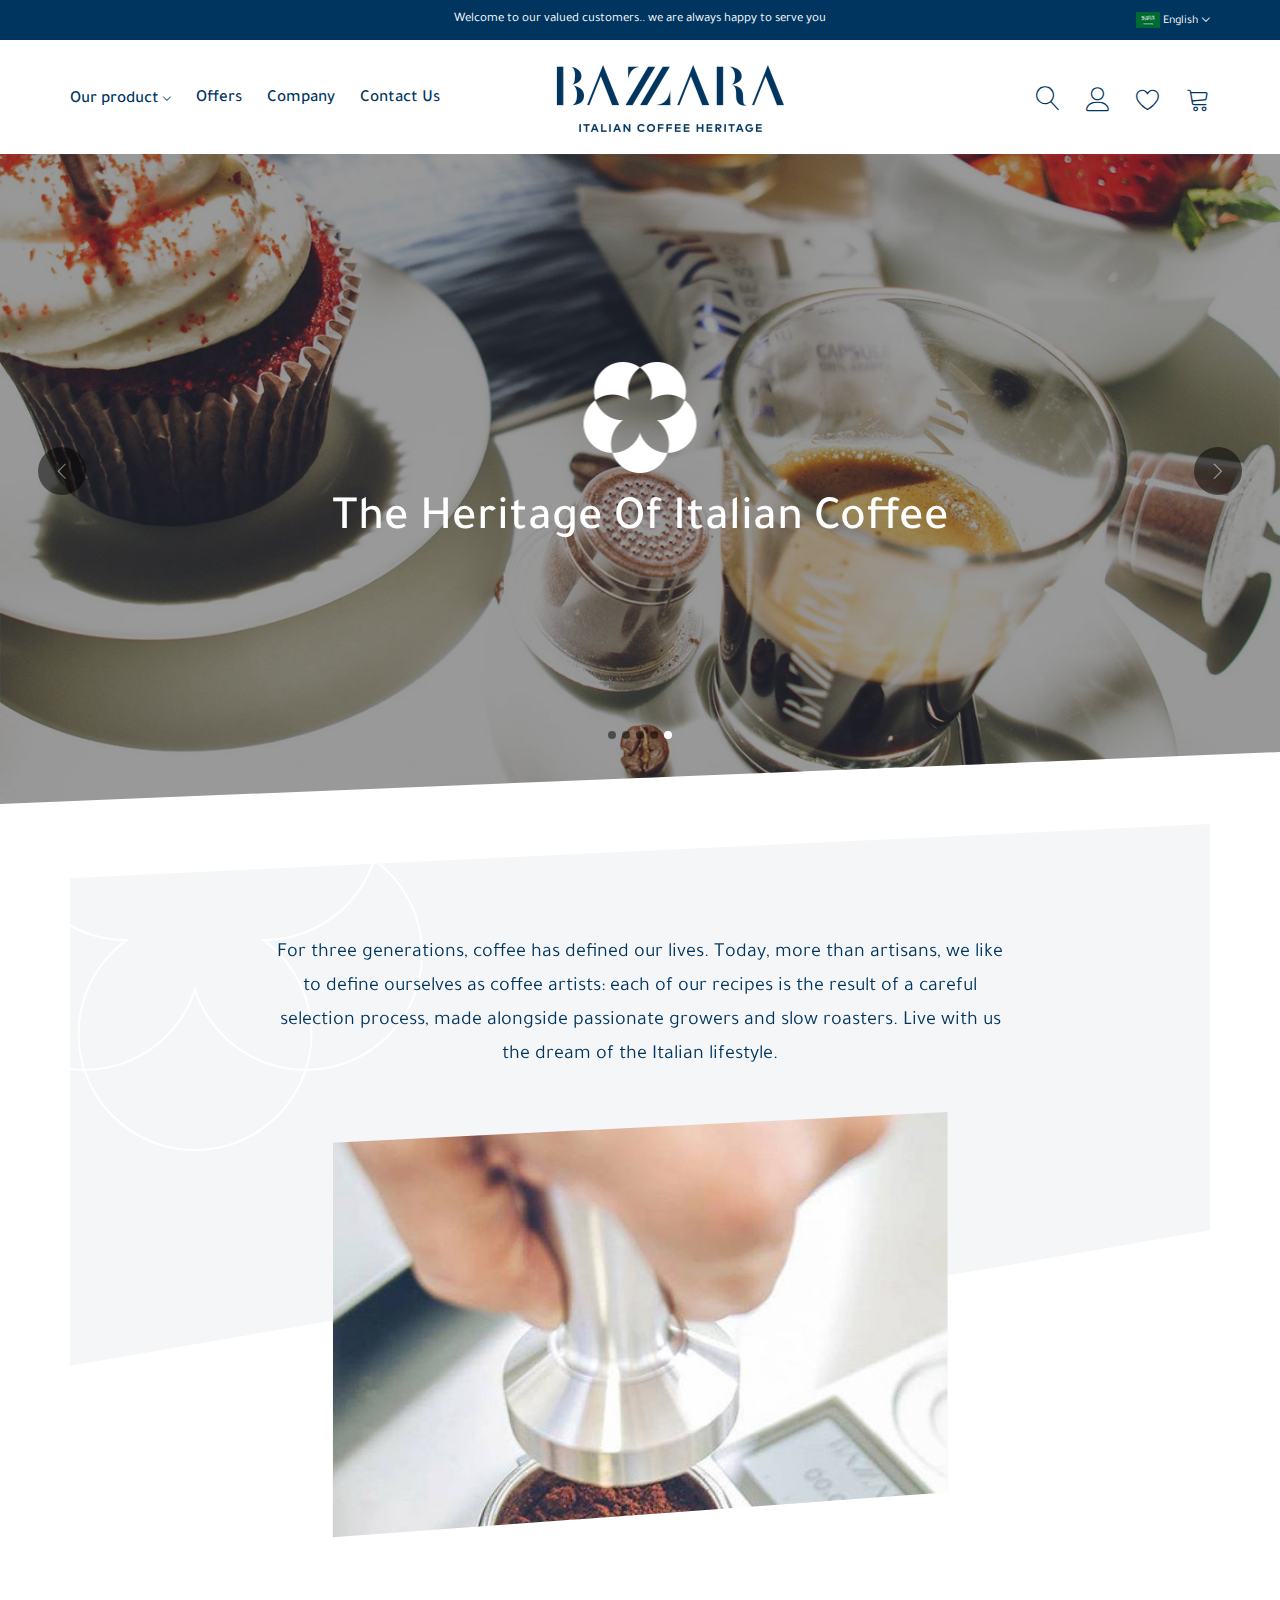
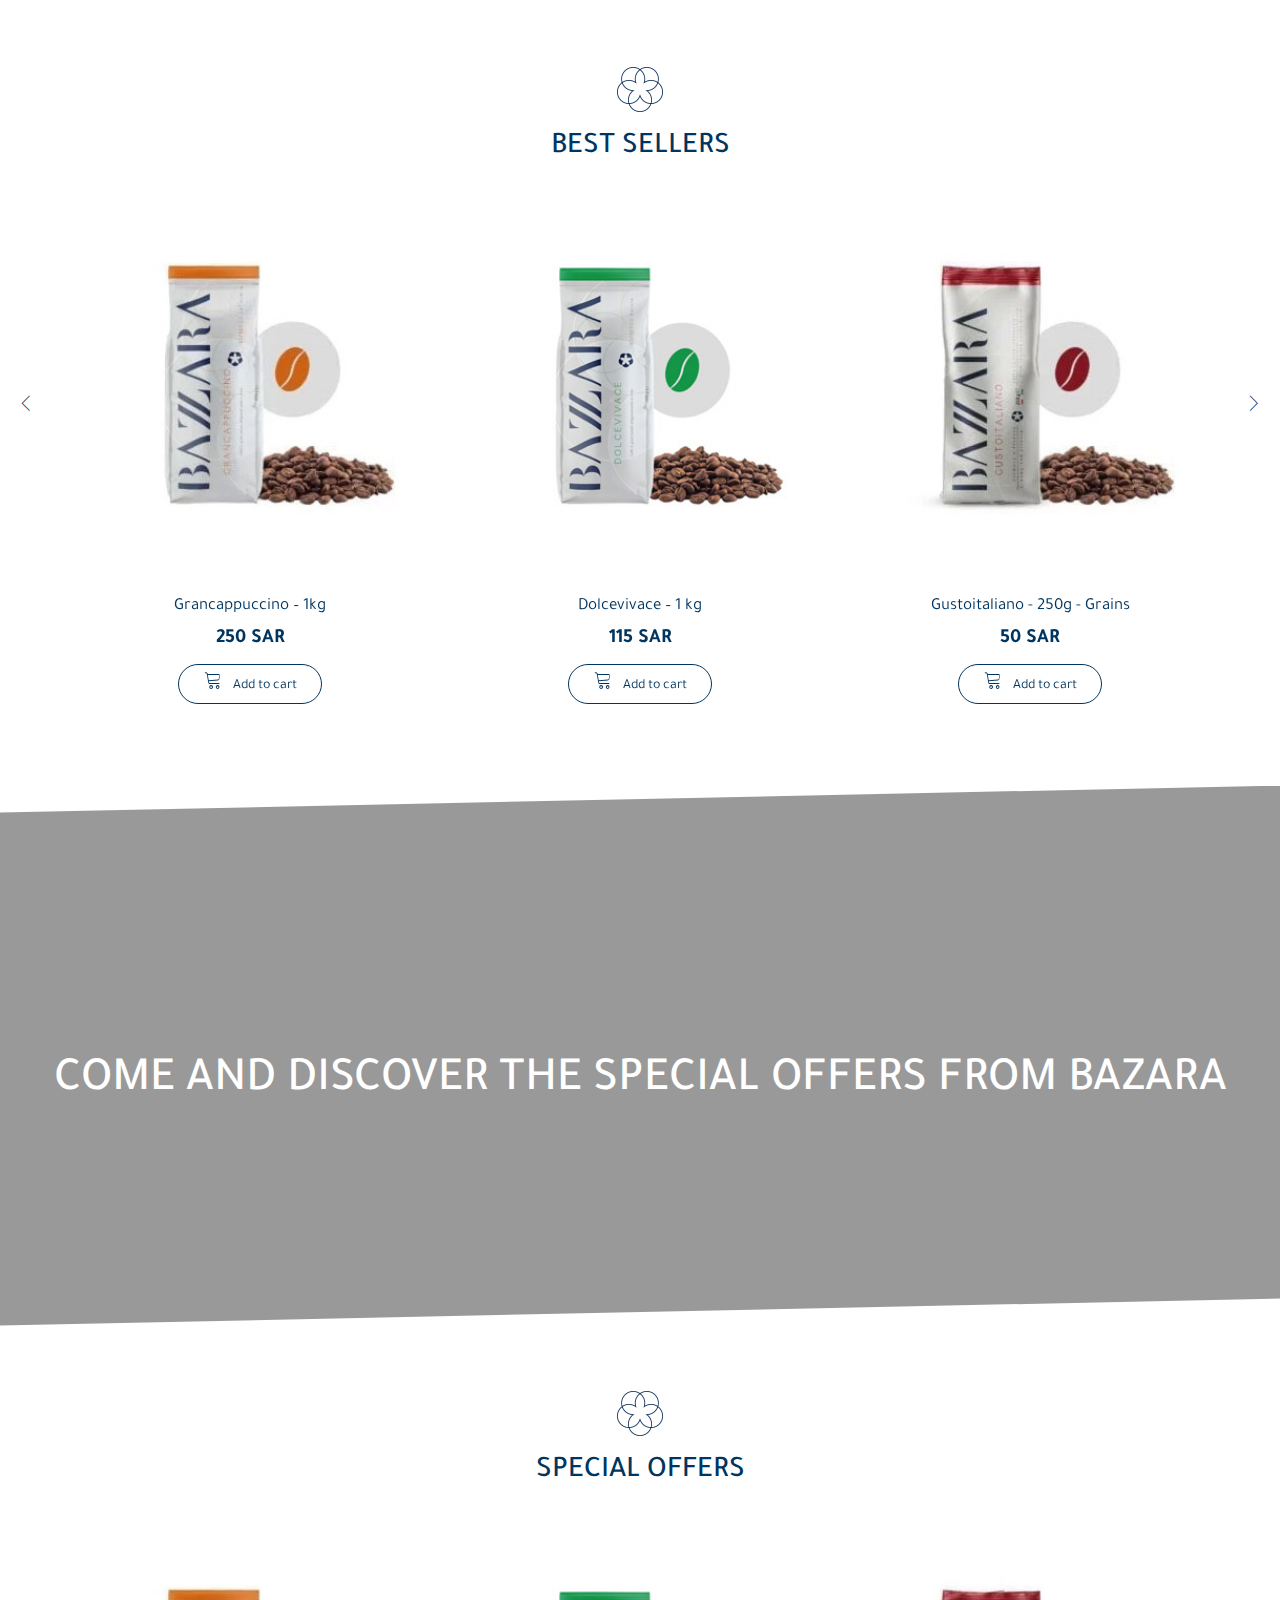
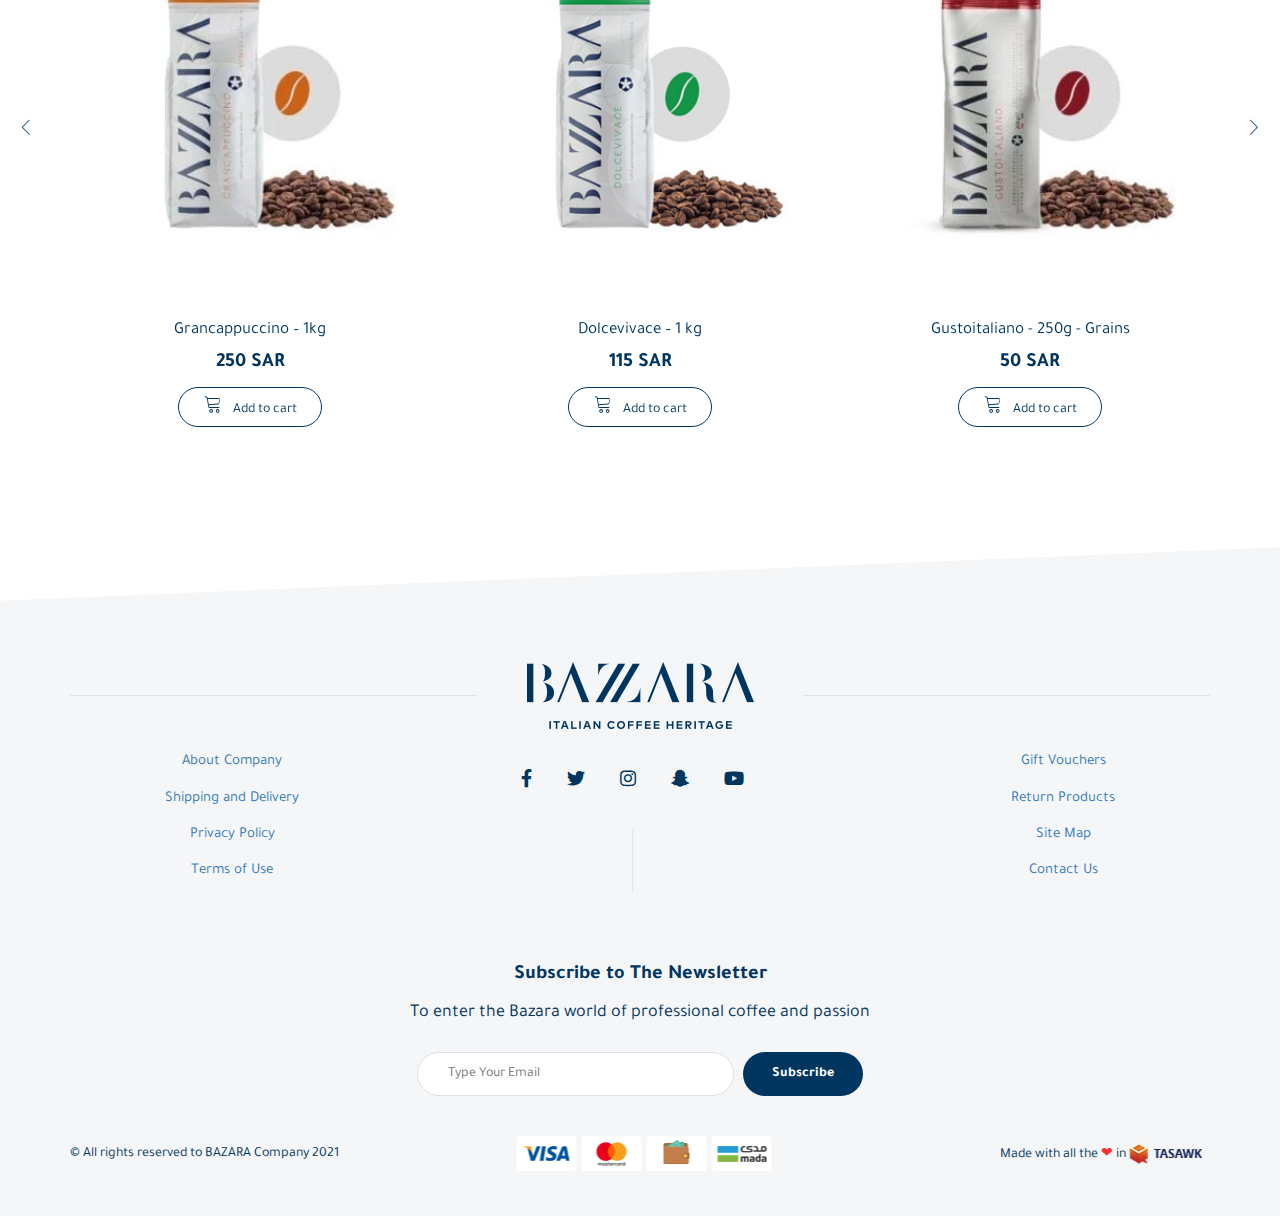
==== index.html @ 80c76052 "modify css" ====
<!doctype html>
<html lang="en" dir="ltr">

<head>
    <meta charset="utf-8">
    <meta http-equiv="X-UA-Compatible" content="IE=edge">
    <meta name="viewport" content="width=device-width, initial-scale=1">
    <title>BAZARA</title>
    <link rel="icon" href="images/fav.png" type="image/png">
    <link rel="stylesheet" href="css/all.min.css" />
    <link rel="stylesheet" href="css/fontawesome.min.css">
    <link rel="stylesheet" href="css/bootstrap.min.css" />
    <link rel="stylesheet" href="css/fonts.css">
    <link rel="stylesheet" href="css/animate.css">
    <link rel="stylesheet" href="css/Linearicons.css">
    <link rel="stylesheet" href="css/owl.carousel.min.css">
    <link rel="stylesheet" href="css/style.css">

</head>

<body>
    <!-- header section -->
    <header>
        <div class="first-header">
            <div class="container">
                <div class="header-info">
                    <div class="empty-div"></div>
                    <a href="#"><span class="first-span">Welcome to our valued customers.. we are always happy to serve you</span></a> 
                    <div class="lang-section">
                        <img src="images/lang.png" alt="lang-img">
                        <div class="dropdown">
                            <span class="lang-word chevron-down">English</span>
                            <div class="dropdown-content">
                                <a class="cat-drop" href="index.html">English</a>
                                <a class="cat-drop" href="index-ar.html">العربيه</a>
                            </div>
                        </div>
                    </div>
                </div>
            </div>
        </div>
        <div class="top-header">
            <div class="container">
                <div class="nav-header">
                    <div class="navgition">
                        <div class="nav-head">
                            <div class="first-head">
                                <div class="empty-div"></div>
                                <img src="images/logo.png" alt="img-logo">
                                <a class="fixall close-btn">
                                    <span class="lnr lnr-cross"></span>
                                </a>
                            </div>
                            <div class="search-mob">
                                <input type="text" class="search-input" placeholder="Search">
                                <button class="click-search"><span class="lnr lnr-magnifier"></span></button>
                            </div>
                        </div>
                        <ul class="big-menu list-unstyled">
                            <li class="cat-li hide-big">
                                <a class="cat-anchor fixall" href="#">
                                    Main
                                </a>
                            </li>
                            <li class="cat-li dropdown hide-big">
                                <a class="lang-word chevron-down cat-anchor">Account</a>
                                <div class="dropdown-content">
                                    <a class="cat-drop" href="#">Sign in</a>
                                    <a class="cat-drop" href="#">New Account</a>
                                </div>   
                            </li>
                            <li class="cat-li dropdown">
                                <a class="lang-word chevron-down cat-anchor">Our product</a>
                                <div class="dropdown-content">
                                    <a class="cat-drop" href="#">Moka Moka</a>
                                    <a class="cat-drop" href="#">Moka Moka</a>
                                    <a class="cat-drop" href="#">Moka Moka</a>
                                    <a class="cat-drop" href="#">Moka Moka</a>
                                </div>   
                            </li>
                            <li class="cat-li">
                                <a class="cat-anchor fixall" href="#">
                                    Offers
                                </a>
                            </li>
                            <li class="cat-li">
                                <a class="cat-anchor fixall" href="#">
                                    Company
                                </a>
                            </li>
                            <li class="cat-li">
                                <a class="cat-anchor fixall" href="#">
                                    Contact Us
                                </a>
                            </li>
                            <li class="cat-li">
                                <div class="lang-section">
                                    <img src="images/lang.png" alt="lang-img">
                                    <div class="dropdown">
                                        <span class="lang-word chevron-down">English</span>
                                        <div class="dropdown-content">
                                            <a class="cat-drop" href="index.html">English</a>
                                            <a class="cat-drop" href="index-ar.html">العربيه</a>
                                        </div>
                                    </div>
                                </div>
                            </li>  
                        </ul>
                    </div>
                    <div class="show-icons">
                        <a class="menu-bars fixall" id="menu-id" href="#!">
                            <span class="lnr lnr-menu"></span>
                        </a>
                        <div class="search-rool">
                            <div class="search">
                              <span class="search-icon open-search"></span>
                            </div>
                            <div class="search-box">
                              <div class="search-bar">
                                <input type="text" class="search-input" placeholder="Search">
                                <button class="click-search"><span class="lnr lnr-magnifier"></span></button>
                              </div>
                            </div>
                            <div class="menu">
                              <span class="menu-icon open-menu"></span>
                            </div>
                        </div>
                    </div>
                    <figure class="img-logo">
                        <a href="#"><img src="images/logo.png" class="img-fluid"></a>
                    </figure>
                    <div class="header-icons">
                        <div class="search-rool">
                            <div class="search">
                              <span class="search-icon open-search"></span>
                            </div>
                            <div class="search-box">
                              <div class="search-bar">
                                <input type="text" class="search-input" placeholder="Search">
                                <button class="click-search"><span class="lnr lnr-magnifier"></span></button>
                              </div>
                            </div>
                            <div class="menu">
                              <span class="menu-icon open-menu"></span>
                            </div>
                        </div>
                        <div class="dropdown cat-anchor user-to">
                            <div class=" add-to">
                                <span class="lnr lnr-user"></span>
                            <div class="dropdown-content">
                                <a class="cat-drop" href="#">Sign in</a>
                                <a class="cat-drop" href="#">New Account</a>
                            </div>
                            </div>
                               
                        </div> 
                        <a role="button" type="button" title="" class="add-to wish-to">
                            <span class="lnr lnr-heart"></span>
                        </a>   
                        <a role="button" type="button" title="" class="add-to">
                            <span class="lnr lnr-cart"></span>
                        </a>
                    </div>
                </div>
            </div>
        </div> 
    </header>
    <!-- header section     -->
    <!-- main section -->
    <main class="main-slider">
        <div class="owl-carousel">
            <div class="main-item">
                <a href="#" class="slider-link"><img src="images/slider-img.jpg" class="back-img" class="main-img"></a>
                <div class="slider-info">
                    <a href="#">
                        <img src="images/slider-logo.png" class="slider-logo" alt="slider-logo">
                        <h2 class="slider-h">The heritage of Italian coffee</h2>
                    </a>
                </div>
            </div>
            <div class="main-item">
                <a href="#" class="slider-link"><img src="images/slider-img.jpg" class="back-img" class="main-img"></a>
                <div class="slider-info">
                    <a href="#">
                        <img src="images/slider-logo.png" class="slider-logo" alt="slider-logo">
                        <h2 class="slider-h">The heritage of Italian coffee</h2>
                    </a>
                </div>
            </div>
            <div class="main-item">
                <a href="#" class="slider-link"><img src="images/slider-img.jpg" class="back-img" class="main-img"></a>
                <div class="slider-info">
                    <a href="#">
                        <img src="images/slider-logo.png" class="slider-logo" alt="slider-logo">
                        <h2 class="slider-h">The heritage of Italian coffee</h2>
                    </a>
                </div>
            </div>
            <div class="main-item">
                <a href="#" class="slider-link"><img src="images/slider-img.jpg" class="back-img" class="main-img"></a>
                <div class="slider-info">
                    <a href="#">
                        <img src="images/slider-logo.png" class="slider-logo" alt="slider-logo">
                        <h2 class="slider-h">The heritage of Italian coffee</h2>
                    </a>
                </div>
            </div>
            <div class="main-item">
                <a href="#" class="slider-link"><img src="images/slider-img.jpg" class="back-img" class="main-img"></a>
                <div class="slider-info">
                    <a href="#">
                        <img src="images/slider-logo.png" class="slider-logo" alt="slider-logo">
                        <h2 class="slider-h">The heritage of Italian coffee</h2>
                    </a>
                </div>
            </div>
        </div>
    </main>
    <!-- main section -->
    <!-- section image-details -->
    <div class="section-details">
        <div class="container">
            <div class="details-box">
                <span class="details-span">
                    For three generations, coffee has defined our lives.
                     Today, more than artisans, we like to define ourselves as coffee artists: 
                     each of our recipes is the result of a careful selection process,
                      made alongside passionate growers and slow roasters.
                     Live with us the dream of the Italian lifestyle.
                </span>
                <div class="image-details">
                    <img src="images/coffe-img.jpg" class="thumbnailll" alt="image">
                </div>
            </div>
        </div>
    </div>
    <!-- section image-details -->
    <!-- section product slider 1-->
    <div class="product-slider">
        <div class="container">
          <div class="product-image"><img src="images/product-logo.png" alt="product-logo"></div>  
          <h3 class="product-head">best sellers</h3>
          <div class="owl-carousel owl-theme">
                <div class="item">
                    <div class="item-cont">
                        <div class="item-img-box">
                            <a href="#!"><img src="images/product-1.jpg" class="item-img"></a>
                        </div>
                        <div class="item-content">
                            <a class="item-name" href="#!">Gustoitaliano - 250g - Grains</a>
                            <div class="price-box">
                                <span class="first-price">50 SAR</span>
                            </div>
                        </div>
                        <div class="item-submit">
                            <button class="item-button">
                                <span class="lnr lnr-cart btn-cart"></span><span> Add to cart</span>
                            </button>
                        </div>
                    </div>
                </div>
                <div class="item">
                    <div class="item-cont">
                        <div class="item-img-box">
                            <a href="#!"><img src="images/product-2.jpg" class="item-img"></a>
                        </div>
                        <div class="item-content">
                            <a class="item-name" href="#!">Dolcevivace – 1 kg</a>
                            <div class="price-box">
                                <span class="first-price">115 SAR</span>
                            </div>
                        </div>
                        <div class="item-submit">
                            <button class="item-button">
                                <span class="lnr lnr-cart btn-cart"></span><span> Add to cart</span>
                            </button>
                        </div>
                    </div>
                </div>
                <div class="item">
                    <div class="item-cont">
                        <div class="item-img-box">
                            <a href="#!"><img src="images/product-3.jpg" class="item-img"></a>
                        </div>
                        <div class="item-content">
                            <a class="item-name" href="#!">Grancappuccino – 1kg</a>
                            <div class="price-box">
                                <span class="first-price">250 SAR</span>
                            </div>
                        </div>
                        <div class="item-submit">
                            <button class="item-button">
                                <span class="lnr lnr-cart btn-cart"></span><span> Add to cart</span>
                            </button>
                        </div>
                    </div>
                </div>
                <div class="item">
                    <div class="item-cont">
                        <div class="item-img-box">
                            <a href="#!"><img src="images/product-1.jpg" class="item-img"></a>
                        </div>
                        <div class="item-content">
                            <a class="item-name" href="#!">Gustoitaliano - 250g - Grains</a>
                            <div class="price-box">
                                <span class="first-price">250 SAR</span>
                            </div>
                        </div>
                        <div class="item-submit">
                            <button class="item-button">
                                <span class="lnr lnr-cart btn-cart"></span><span> Add to cart</span>
                            </button>
                        </div>
                    </div>
                </div>
          </div>
        </div>
    </div>
    <!-- section product slider 1-->
     
    <!-- big-image section -->
    <section>
        <div class="big-image">
            <a href="#"><h2 class="big-h">Come and discover the special offers from BAZARA</h2></a>
        </div>       
    </section>
    <!-- big-image section -->  
    <!-- section product slider 2-->
    <div class="product-slider slider-two">
        <div class="container">
          <div class="product-image"><img src="images/product-logo.png" alt="product-logo"></div>  
          <h3 class="product-head">special offers</h3>
          <div class="owl-carousel owl-theme">
                <div class="item">
                    <div class="item-cont">
                        <div class="item-img-box">
                            <a href="#!"><img src="images/product-1.jpg" class="item-img"></a>
                        </div>
                        <div class="item-content">
                            <a class="item-name" href="#!">Gustoitaliano - 250g - Grains</a>
                            <div class="price-box">
                                <span class="first-price">50 SAR</span>
                            </div>
                        </div>
                        <div class="item-submit">
                            <button class="item-button">
                                <span class="lnr lnr-cart btn-cart"></span><span> Add to cart</span>
                            </button>
                        </div>
                    </div>
                </div>
                <div class="item">
                    <div class="item-cont">
                        <div class="item-img-box">
                            <a href="#!"><img src="images/product-2.jpg" class="item-img"></a>
                        </div>
                        <div class="item-content">
                            <a class="item-name" href="#!">Dolcevivace – 1 kg</a>
                            <div class="price-box">
                                <span class="first-price">115 SAR</span>
                            </div>
                        </div>
                        <div class="item-submit">
                            <button class="item-button">
                                <span class="lnr lnr-cart btn-cart"></span><span> Add to cart</span>
                            </button>
                        </div>
                    </div>
                </div>
                <div class="item">
                    <div class="item-cont">
                        <div class="item-img-box">
                            <a href="#!"><img src="images/product-3.jpg" class="item-img"></a>
                        </div>
                        <div class="item-content">
                            <a class="item-name" href="#!">Grancappuccino – 1kg</a>
                            <div class="price-box">
                                <span class="first-price">250 SAR</span>
                            </div>
                        </div>
                        <div class="item-submit">
                            <button class="item-button">
                                <span class="lnr lnr-cart btn-cart"></span><span> Add to cart</span>
                            </button>
                        </div>
                    </div>
                </div>
                <div class="item">
                    <div class="item-cont">
                        <div class="item-img-box">
                            <a href="#!"><img src="images/product-1.jpg" class="item-img"></a>
                        </div>
                        <div class="item-content">
                            <a class="item-name" href="#!">Gustoitaliano - 250g - Grains</a>
                            <div class="price-box">
                                <span class="first-price">250 SAR</span>
                            </div>
                        </div>
                        <div class="item-submit">
                            <button class="item-button">
                                <span class="lnr lnr-cart btn-cart"></span><span> Add to cart</span>
                            </button>
                        </div>
                    </div>
                </div>
          </div>
        </div>
    </div>
    <!-- section product slider 2-->     
    <!-- footer section -->
    <footer>
        <div class="container">
            <div class="first-footer">
                <img src="images/logo.png" alt="footer-logo" class="img-fluid">
            </div>  
            <div class="second-footer">
                <div class="nav-foot-cont first-order">
                    <ul class="nav-foot list-unstyled">
                        <li class="nav-foot-li">
                            <a href="#" class="nav-foot-link">About Company</a>
                        </li>
                        <li class="nav-foot-li">
                            <a href="#" class="nav-foot-link">Shipping and Delivery</a>
                        </li>
                        <li class="nav-foot-li">
                            <a href="#" class="nav-foot-link">Privacy Policy</a>
                        </li>
                        <li class="nav-foot-li">
                            <a href="#" class="nav-foot-link">Terms of Use</a>
                        </li>
                    </ul>
                </div>
                <div class="social">
                    <a href="#" class="social-link">
                        <i class="fab fa-facebook-f"></i>
                    </a>
                    <a href="#" class="social-link">
                        <i class="fab fa-twitter"></i>
                    </a>
                    <a href="#" class="social-link">
                        <i class="fab fa-instagram"></i>
                    </a>
                    <a href="#" class="social-link">
                        <i class="fab fa-snapchat-ghost"></i>
                    </a>
                    <a href="#" class="social-link">
                        <i class="fab fa-youtube"></i>
                    </a>
                </div>
                <div class="nav-foot-cont second-order">
                    <ul class="nav-foot list-unstyled">
                        <li class="nav-foot-li">
                            <a href="#" class="nav-foot-link">Gift Vouchers</a>
                        </li>
                        <li class="nav-foot-li">
                            <a href="#" class="nav-foot-link">Return Products</a>
                        </li>
                        <li class="nav-foot-li">
                            <a href="#" class="nav-foot-link">Site Map</a>
                        </li>
                        <li class="nav-foot-li">
                            <a href="#" class="nav-foot-link fixall">Contact Us</a>
                        </li>
                    </ul>
                </div>
            </div>
            <div class="newsletter">
                <h3 class="news-h">Subscribe to The Newsletter</h3>
                <span class="news-p">To enter the Bazara world of professional coffee and passion</span>
                <form action="">
                    <input type="email" name="txtemail" value="" class="newsletter-input"placeholder="Type Your Email">
                    <button type="submit" class="newsletter-button">Subscribe</button>
                </form>
            </div> 
            <div class="third-footer">
                <div class="copy-right"> © All rights reserved to BAZARA Company 2021 </div>
                <a href="#"><img src="images/pay-img.png" alt="pay-img"></a>
                <span class="design-text"><span>Made with all the <span class="red-heart">&#x2764;</span> in </span>
                    <a href="#"><img src="images/tasawk-en.png" class="taswak" alt="taswak"></a>
                </span>
            </div>  
        </div>
    </footer>            

    <!-- footer section -->
    <!-- overlay -->
    <div class="overlay-box"></div>
    <div class="overlay-box2"></div>
    <!-- overlay -->
    <script src="js/jquery-2.1.1.min.js"></script>
    <script src="js/bootstrap.min.js"></script>
    <script src="js/owl.carousel.min.js"></script>
    <script src="js/simpleParallax.js"></script>
    <script src="js/script.js"></script>

</body>

</html>
---- css/fonts.css ----
@font-face {
    font-family: "TajawalExtraLight";
    src: url("../webfonts/Tajawal/Tajawal-ExtraLight.woff2") format("woff2"), url("../webfonts/Tajawal/Tajawal-ExtraLight.woff") format("woff"), url("../webfonts/Tajawal/Tajawal-ExtraLight.ttf") format("truetype");
    font-weight: 200;
    font-style: normal;
}

@font-face {
    font-family: "TajawalLight";
    src: url("../webfonts/Tajawal/Tajawal-Light.woff2") format("woff2"), url("../webfonts/Tajawal/Tajawal-Light.woff") format("woff"), url("../webfonts/Tajawal/Tajawal-Light.ttf") format("truetype");
    font-weight: 300;
    font-style: normal;
}

@font-face {
    font-family: "TajawalRegular";
    src: url("../webfonts/Tajawal/Tajawal-Regular.woff2") format("woff2"), url("../webfonts/Tajawal/Tajawal-Regular.woff") format("woff"), url("../webfonts/Tajawal/Tajawal-Regular.ttf") format("truetype");
    font-weight: 400;
    font-style: normal;
}

@font-face {
    font-family: "TajawalMedium";
    src: url("../webfonts/Tajawal/Tajawal-Medium.woff2") format("woff2"), url("../webfonts/Tajawal/Tajawal-Medium.woff") format("woff"), url("../webfonts/Tajawal/Tajawal-Medium.ttf") format("truetype");
    font-weight: 500;
    font-style: normal;
}

@font-face {
    font-family: "TajawalBold";
    src: url("../webfonts/Tajawal/Tajawal-Bold.woff2") format("woff2"), url("../webfonts/Tajawal/Tajawal-Bold.woff") format("woff"), url("../webfonts/Tajawal/Tajawal-Bold.ttf") format("truetype");
    font-weight: 700;
    font-style: normal;
}

@font-face {
    font-family: "TajawalExtraBold";
    src: url("../webfonts/Tajawal/Tajawal-ExtraBold.woff2") format("woff2"), url("../webfonts/Tajawal/Tajawal-ExtraBold.woff") format("woff"), url("../webfonts/Tajawal/Tajawal-ExtraBold.ttf") format("truetype");
    font-weight: 800;
    font-style: normal;
}

@font-face {
    font-family: "TajawalBlack";
    src: url("../webfonts/Tajawal/Tajawal-Black.woff2") format("woff2"), url("../webfonts/Tajawal/Tajawal-Black.woff") format("woff"), url("../webfonts/Tajawal/Tajawal-Black.ttf") format("truetype");
    font-weight: 900;
    font-style: normal;
}
---- css/Linearicons.css ----
@font-face {
	font-family: 'Linearicons-Free';
	 src: url('../webfonts/Linearicons/Linearicons-Free.eot?w118d');
     src: url('../webfonts/Linearicons/Linearicons-Free.eot?#iefixw118d') format('embedded-opentype'),
          url('../webfonts/Linearicons/Linearicons-Free.woff2?w118d') format('woff2'),
          url('../webfonts/Linearicons/Linearicons-Free.woff?w118d') format('woff'), url('../webfonts/Linearicons/Linearicons-Free.ttf?w118d')             format('truetype'), 
          url('../webfonts/Linearicons/Linearicons-Free.svg?w118d#Linearicons-Free') format('svg');;
	font-weight: normal;
	font-style: normal;
}

.lnr {
	font-family: 'Linearicons-Free';
	speak: none;
	font-style: normal;
	font-weight: normal;
	font-variant: normal;
	text-transform: none;
	line-height: 1;

	/* Better Font Rendering =========== */
	-webkit-font-smoothing: antialiased;
	-moz-osx-font-smoothing: grayscale;
}

.lnr-home:before {
	content: "\e800";
}
.lnr-apartment:before {
	content: "\e801";
}
.lnr-pencil:before {
	content: "\e802";
}
.lnr-magic-wand:before {
	content: "\e803";
}
.lnr-drop:before {
	content: "\e804";
}
.lnr-lighter:before {
	content: "\e805";
}
.lnr-poop:before {
	content: "\e806";
}
.lnr-sun:before {
	content: "\e807";
}
.lnr-moon:before {
	content: "\e808";
}
.lnr-cloud:before {
	content: "\e809";
}
.lnr-cloud-upload:before {
	content: "\e80a";
}
.lnr-cloud-download:before {
	content: "\e80b";
}
.lnr-cloud-sync:before {
	content: "\e80c";
}
.lnr-cloud-check:before {
	content: "\e80d";
}
.lnr-database:before {
	content: "\e80e";
}
.lnr-lock:before {
	content: "\e80f";
}
.lnr-cog:before {
	content: "\e810";
}
.lnr-trash:before {
	content: "\e811";
}
.lnr-dice:before {
	content: "\e812";
}
.lnr-heart:before {
	content: "\e813";
}
.lnr-star:before {
	content: "\e814";
}
.lnr-star-half:before {
	content: "\e815";
}
.lnr-star-empty:before {
	content: "\e816";
}
.lnr-flag:before {
	content: "\e817";
}
.lnr-envelope:before {
	content: "\e818";
}
.lnr-paperclip:before {
	content: "\e819";
}
.lnr-inbox:before {
	content: "\e81a";
}
.lnr-eye:before {
	content: "\e81b";
}
.lnr-printer:before {
	content: "\e81c";
}
.lnr-file-empty:before {
	content: "\e81d";
}
.lnr-file-add:before {
	content: "\e81e";
}
.lnr-enter:before {
	content: "\e81f";
}
.lnr-exit:before {
	content: "\e820";
}
.lnr-graduation-hat:before {
	content: "\e821";
}
.lnr-license:before {
	content: "\e822";
}
.lnr-music-note:before {
	content: "\e823";
}
.lnr-film-play:before {
	content: "\e824";
}
.lnr-camera-video:before {
	content: "\e825";
}
.lnr-camera:before {
	content: "\e826";
}
.lnr-picture:before {
	content: "\e827";
}
.lnr-book:before {
	content: "\e828";
}
.lnr-bookmark:before {
	content: "\e829";
}
.lnr-user:before {
	content: "\e82a";
}
.lnr-users:before {
	content: "\e82b";
}
.lnr-shirt:before {
	content: "\e82c";
}
.lnr-store:before {
	content: "\e82d";
}
.lnr-cart:before {
	content: "\e82e";
}
.lnr-tag:before {
	content: "\e82f";
}
.lnr-phone-handset:before {
	content: "\e830";
}
.lnr-phone:before {
	content: "\e831";
}
.lnr-pushpin:before {
	content: "\e832";
}
.lnr-map-marker:before {
	content: "\e833";
}
.lnr-map:before {
	content: "\e834";
}
.lnr-location:before {
	content: "\e835";
}
.lnr-calendar-full:before {
	content: "\e836";
}
.lnr-keyboard:before {
	content: "\e837";
}
.lnr-spell-check:before {
	content: "\e838";
}
.lnr-screen:before {
	content: "\e839";
}
.lnr-smartphone:before {
	content: "\e83a";
}
.lnr-tablet:before {
	content: "\e83b";
}
.lnr-laptop:before {
	content: "\e83c";
}
.lnr-laptop-phone:before {
	content: "\e83d";
}
.lnr-power-switch:before {
	content: "\e83e";
}
.lnr-bubble:before {
	content: "\e83f";
}
.lnr-heart-pulse:before {
	content: "\e840";
}
.lnr-construction:before {
	content: "\e841";
}
.lnr-pie-chart:before {
	content: "\e842";
}
.lnr-chart-bars:before {
	content: "\e843";
}
.lnr-gift:before {
	content: "\e844";
}
.lnr-diamond:before {
	content: "\e845";
}
.lnr-linearicons:before {
	content: "\e846";
}
.lnr-dinner:before {
	content: "\e847";
}
.lnr-coffee-cup:before {
	content: "\e848";
}
.lnr-leaf:before {
	content: "\e849";
}
.lnr-paw:before {
	content: "\e84a";
}
.lnr-rocket:before {
	content: "\e84b";
}
.lnr-briefcase:before {
	content: "\e84c";
}
.lnr-bus:before {
	content: "\e84d";
}
.lnr-car:before {
	content: "\e84e";
}
.lnr-train:before {
	content: "\e84f";
}
.lnr-bicycle:before {
	content: "\e850";
}
.lnr-wheelchair:before {
	content: "\e851";
}
.lnr-select:before {
	content: "\e852";
}
.lnr-earth:before {
	content: "\e853";
}
.lnr-smile:before {
	content: "\e854";
}
.lnr-sad:before {
	content: "\e855";
}
.lnr-neutral:before {
	content: "\e856";
}
.lnr-mustache:before {
	content: "\e857";
}
.lnr-alarm:before {
	content: "\e858";
}
.lnr-bullhorn:before {
	content: "\e859";
}
.lnr-volume-high:before {
	content: "\e85a";
}
.lnr-volume-medium:before {
	content: "\e85b";
}
.lnr-volume-low:before {
	content: "\e85c";
}
.lnr-volume:before {
	content: "\e85d";
}
.lnr-mic:before {
	content: "\e85e";
}
.lnr-hourglass:before {
	content: "\e85f";
}
.lnr-undo:before {
	content: "\e860";
}
.lnr-redo:before {
	content: "\e861";
}
.lnr-sync:before {
	content: "\e862";
}
.lnr-history:before {
	content: "\e863";
}
.lnr-clock:before {
	content: "\e864";
}
.lnr-download:before {
	content: "\e865";
}
.lnr-upload:before {
	content: "\e866";
}
.lnr-enter-down:before {
	content: "\e867";
}
.lnr-exit-up:before {
	content: "\e868";
}
.lnr-bug:before {
	content: "\e869";
}
.lnr-code:before {
	content: "\e86a";
}
.lnr-link:before {
	content: "\e86b";
}
.lnr-unlink:before {
	content: "\e86c";
}
.lnr-thumbs-up:before {
	content: "\e86d";
}
.lnr-thumbs-down:before {
	content: "\e86e";
}
.lnr-magnifier:before {
	content: "\e86f";
}
.lnr-cross:before {
	content: "\e870";
}
.lnr-menu:before {
	content: "\e871";
}
.lnr-list:before {
	content: "\e872";
}
.lnr-chevron-up:before {
	content: "\e873";
}
.lnr-chevron-down:before {
	content: "\e874";
}
.lnr-chevron-left:before {
	content: "\e875";
}
.lnr-chevron-right:before {
	content: "\e876";
}
.lnr-arrow-up:before {
	content: "\e877";
}
.lnr-arrow-down:before {
	content: "\e878";
}
.lnr-arrow-left:before {
	content: "\e879";
}
.lnr-arrow-right:before {
	content: "\e87a";
}
.lnr-move:before {
	content: "\e87b";
}
.lnr-warning:before {
	content: "\e87c";
}
.lnr-question-circle:before {
	content: "\e87d";
}
.lnr-menu-circle:before {
	content: "\e87e";
}
.lnr-checkmark-circle:before {
	content: "\e87f";
}
.lnr-cross-circle:before {
	content: "\e880";
}
.lnr-plus-circle:before {
	content: "\e881";
}
.lnr-circle-minus:before {
	content: "\e882";
}
.lnr-arrow-up-circle:before {
	content: "\e883";
}
.lnr-arrow-down-circle:before {
	content: "\e884";
}
.lnr-arrow-left-circle:before {
	content: "\e885";
}
.lnr-arrow-right-circle:before {
	content: "\e886";
}
.lnr-chevron-up-circle:before {
	content: "\e887";
}
.lnr-chevron-down-circle:before {
	content: "\e888";
}
.lnr-chevron-left-circle:before {
	content: "\e889";
}
.lnr-chevron-right-circle:before {
	content: "\e88a";
}
.lnr-crop:before {
	content: "\e88b";
}
.lnr-frame-expand:before {
	content: "\e88c";
}
.lnr-frame-contract:before {
	content: "\e88d";
}
.lnr-layers:before {
	content: "\e88e";
}
.lnr-funnel:before {
	content: "\e88f";
}
.lnr-text-format:before {
	content: "\e890";
}
.lnr-text-format-remove:before {
	content: "\e891";
}
.lnr-text-size:before {
	content: "\e892";
}
.lnr-bold:before {
	content: "\e893";
}
.lnr-italic:before {
	content: "\e894";
}
.lnr-underline:before {
	content: "\e895";
}
.lnr-strikethrough:before {
	content: "\e896";
}
.lnr-highlight:before {
	content: "\e897";
}
.lnr-text-align-left:before {
	content: "\e898";
}
.lnr-text-align-center:before {
	content: "\e899";
}
.lnr-text-align-right:before {
	content: "\e89a";
}
.lnr-text-align-justify:before {
	content: "\e89b";
}
.lnr-line-spacing:before {
	content: "\e89c";
}
.lnr-indent-increase:before {
	content: "\e89d";
}
.lnr-indent-decrease:before {
	content: "\e89e";
}
.lnr-pilcrow:before {
	content: "\e89f";
}
.lnr-direction-ltr:before {
	content: "\e8a0";
}
.lnr-direction-rtl:before {
	content: "\e8a1";
}
.lnr-page-break:before {
	content: "\e8a2";
}
.lnr-sort-alpha-asc:before {
	content: "\e8a3";
}
.lnr-sort-amount-asc:before {
	content: "\e8a4";
}
.lnr-hand:before {
	content: "\e8a5";
}
.lnr-pointer-up:before {
	content: "\e8a6";
}
.lnr-pointer-right:before {
	content: "\e8a7";
}
.lnr-pointer-down:before {
	content: "\e8a8";
}
.lnr-pointer-left:before {
	content: "\e8a9";
}
---- css/style.css ----
body {
    font-family: 'Work Sans', sans-serif;
    box-sizing: border-box;
    margin: 0;
    padding: 0;
    background-color: #ffffff;
}
.overflow{
    overflow: hidden;
}

/*style scroll bar*/
/* width */
::-webkit-scrollbar {
    width: 6px;
  }
  
  /* Track */
  ::-webkit-scrollbar-track {
    background: #fff; 
  }
   
  /* Handle */
  ::-webkit-scrollbar-thumb {
    background: #00355f; 
  }
  
  /* Handle on hover */
  ::-webkit-scrollbar-thumb:hover {
    background: #000; 
  }

.fixall{
    text-decoration: none;
    margin: 0;
    padding: 0;
    outline: none;
    border: none;
}
/*                          header section                     */

.first-header{
    background-color: #00355f;
}

.header-info{
    display: flex;
    align-items: center;
    justify-content: space-between;
}
.empty-div{
    flex: 1;
}
.header-info a{
    text-decoration: none;
    font-family: "TajawalRegular";
    font-size: 13px;
    color: #fff;
    flex: 1;
    transition: all 0.3s ease-in-out;
    text-align: center;
}
.header-info a:hover{
    color: #f5f6f7;/*hover*/
}
.header-info .lang-section{
    color: #fff;
    flex: 1;
    text-align: end;
    font-family: "TajawalRegular";
    font-size: 12px;
}
/*                          dropdown                            */
.dropdown {
    position: relative;
    display: inline-block;
    transition: all 0.3s ease-in-out;
}
  
  /* Dropdown Content (Hidden by Default) */
.dropdown-content {
    /* display: none; */
    visibility: hidden;
    opacity: 0;
    position: absolute;
    background-color: #fff;
    color: #616161;
    text-align: center;
    min-width: 120px;
    box-shadow: 0px 0px 15px 0px rgba(0,0,0,0.1);
    border-radius: 5px;
    z-index: 5;
    left: 50%;
    transform: translateX(-50%);
    padding: 4px 0 4px;
    transition: all 0.3s ease-in-out;
}

.dropdown-content::before {
    content: '';
    display: block;
    width: 0;
    height: 0;
    border-left: 8px solid transparent;
    border-right: 8px solid transparent;
    border-bottom: 8px solid #fff;
    position: absolute;
    top: -8px;
    left: 50%;
    transform: translateX(-50%);
    transition: 0.3s;
    opacity: 1;
}  
  
/* Links inside the dropdown */
.dropdown-content a {
    color: #616161;
    padding: 4px 0 4px;
    text-decoration: none;
    display: block;
    font-family: "TajawalMedium";
    font-size: 13px;   
    transition: all .3s ease-in-out;
}  
.dropdown-content a:hover{
    color: #286090;/*hover*/
} 


  /* Show the dropdown menu on hover */
.dropdown:hover .dropdown-content {
    /* display: block; */
    visibility: visible;
    opacity: 1;    
}
.chevron-down{
    line-height: 38px;/*also height of div*/
    cursor: pointer;
    transition: all 0.3s ease-in-out;
}

.lang-section .chevron-down::after {
    content: "\e874";
    font-family: "Linearicons-Free";
    font-size: 8px;
    margin-left: 4px;
    font-weight: bold;
}
html[dir=rtl] .lang-section .chevron-down::after{
    margin-left: 0px;
    margin-right: 4px;
}

.lang-section .chevron-down:hover {
    color: #fff;
}
/*                          dropdown                            */
/*top header*/
.top-header a{
    text-decoration: none;
}
.show-icons{
    display: none;
}
.hide-big{
    display: none;
}
.nav-header{
    display: flex;
    justify-content: space-between;
    align-items: center;
    padding: 25px 0 22px;
    transition: all 0.3s ease-in-out;
}
.nav-header li .cat-anchor{
    color: #00355f;
    font-size: 17px;
    font-family: "TajawalMedium";
    transition: all 0.3s ease-in-out;
}

.nav-header li .cat-anchor:hover{
    color: #286090;/*hover*/
}
.nav-header li{
    margin-right: 25px;
}
html[dir=rtl] .nav-header li{
    margin-right: 0;
    margin-left: 25px;
}
.nav-header li:nth-of-type(6){
    margin-right: 0;
}
html[dir=rtl] .nav-header li:nth-of-type(6){
    margin-left: 0;
}
.nav-header li:last-of-type{
    margin-right: 0;
}
html[dir=rtl] .nav-header li:last-of-type{
    margin-left: 0;
}
.nav-header .chevron-down::after {
    content: "\e874";
    font-family: "Linearicons-Free";
    font-size: 8px;
    margin-left: 4px;
    font-weight: bold;
    transition: all .3s ease-in-out;
}
html[dir=rtl] .nav-header .chevron-down::after{
    margin-left: 0;
    margin-right: 4px;
}
.nav-header .chevron-down:hover {
    color: #292a5e;
}
.nav-header .big-menu{
    display: flex;
    align-items: center;
    justify-content: space-between;
    margin: 0;
    padding: 0;
}
.nav-header figure{
    margin: 0;
    transform: translateX(-30%);
}
.nav-header figure img{
    width: 100%;
}
html[dir=rtl] .nav-header figure{
    transform: translateX(30%);
}
.nav-head {
    height: 38px;
    background-color: #00355f;
    width: 100%;
    display: none;
    align-items: center;
    justify-content: space-between;
    padding: 0 15px;
}

/*search icon*/
.top-header .search-rool {
    display: flex;
    justify-content: center;
    position: relative;
    text-align: center;
    align-items: center;
    color: #000;
    font-size: 16px;
    font-family: "TajawalMedium";
}
.top-header .search-rool:hover{
    color: #5c3385;
}
.search-rool .search {
    display: flex;
    flex-direction: row;
    justify-content: flex-start;
    align-items: center;
    cursor: pointer;
}

.search-rool .menu {
    margin-left: 20px;
    display: none;
}

.menu .menu-icon {
    font-size: 30px;
    color: rgba(0, 0, 0, 0.6);
    transition: all 0.4s ease-in-out;
}

.menu .menu-icon:hover {
    color: #5c3385;
}

.search .search-icon {
    width: 24px;/*to make span fixed size for two icons search and close*/
    font-size: 24px;
    color: #00355f;
    display: flex;
    align-items: center;
    transition: all 0.3s ease-in-out;
}
html[dir=rtl] .search .search-icon{
    margin-right: 0;
    margin-left: 0px;
}

.top-header .search-rool:hover .search-icon  {
    color: #286090;/*hover*/
}

.search-box {
    position: absolute;
    top: -1500px;
    left: auto;
    width: 380px;
    height: 80px;
    /* background-color: #fff; */
    display: flex;
    flex-direction: column;
    justify-content: center;
    transition: all 0.4s ease-in-out;
    z-index: 99999;
}

.search-box .search-bar {
    width: calc(100% - 10%);
    display: flex;
    flex-direction: row;
    margin-left: 0;
    margin-right: auto;
    position: relative;
}

.search-bar .search-input {
    width: 100%;
    height: 45px;
    padding-left: 30px;
    border-radius: 22px;
    font-size: 16px;
    font-family: "TajawalRegular";
    color: #000;
    outline: none;
    border: 1px solid #00355f;
    transition: all 0.3s ease-in-out;
}
html[dir=rtl] .search-bar .search-input{
    padding-left: 0;
    padding-right: 30px;
}

.search-bar .search-input::placeholder {
    font-size: 14px;
    font-family: "TajawalRegular";
    color: #757575;
}

.search-bar .search-input:focus {
    border: 1px solid #292a5e;
}

.search-bar .click-search {
    position: absolute;
    top: 14px;
    right: 25px;
    background-color: transparent;
    border: none;
    outline: none;
    font-size: 16px;
    color: #B7B7B7;
    transition: all 0.4s ease-in-out;
}
html[dir=rtl] .search-bar .click-search{
    right: auto;
    left: 25px;
}

.search-bar .click-search:hover {
    color: rgba(0, 0, 0, 0.6);
}

.open-search::after {
    content: "";
    font-family: "Linearicons-Free";
}

.close-search::after {
    content: "";
    font-family: "Linearicons-Free";
}

.search-open {
    top: 45px;
}

.top-header .icons a{
    text-decoration: none;
    color: #000000;
    font-size: 16px;
    font-family: "Linearicons-Free";
    transition: all 0.4s ease-in-out;
}
/*search icon*/
.top-header .header-icons{
    display: flex;
    align-items: center;
}
.dropdown .add-to{
    cursor: pointer;
}
.top-header .add-to{
    display: flex;
    justify-content: center;
    align-items: center;
    margin-left: 26px;
    transition: all 0.3s ease-in-out;
}
html[dir=rtl] .top-header .add-to{
    margin-left: 0px;
    margin-right: 26px;
}
.top-header .add-to .lnr{
    font-size: 24px;
    color: #00355f;
    transition: all 0.3s ease-in-out;
}
.top-header .add-to:hover .lnr,
.top-header .add-to:hover{
    color: #286090;/*hover*/
}

.add-to .dropdown-content{
    top: 35px;
    left: 50%;
    transform: translateX(-40%);
    transition: all 0.3s ease-in-out;
}
html[dir=rtl] .add-to .dropdown-content{
    left: 40%;
}
.top-header .lang-section{
    display: none;
}
.menu-bars{
    display: none;
}
.cat-drop{
    color: #616161;
    transition: all 0.3s ease-in-out;
}
.cat-drop:hover{
    color: #5c3385;
}



/*                          header section                     */

/************************ Main Slider Section Start *******************/

.main-slider{
    margin-bottom: 20px;
}
.main-slider .main-item {
    width: 100%;
    clip-path: polygon(100% 0, 100% 92%, 0 100%, 0 0);
    max-height: 650px;
}

.main-item .main-link {
    position: relative;
    display: block;
}

.main-item .main-link::before {
    content: "";
    position: absolute;
    top: 0;
    left: 0;
    width: 100%;
    height: 100%;
    z-index: 2;
    border: 90px solid rgba(255, 255, 255, 0);
    transition: all 0.4s ease-in-out;
}

.main-item .main-link:hover::before {
    border: 0px solid rgba(255, 255, 255, 0.7);
}

.main-slider .owl-carousel .owl-item .back-img{
    min-height: 485px;
    object-fit: cover;
}

.main-item .main-img .back-img{
    width: 100%;
}

.main-slider .owl-carousel .owl-nav .owl-prev,
.main-slider .owl-carousel .owl-nav .owl-next {
    margin: 0px;
    border-radius: 50%;
    width: 48px;
    height: 48px;
    outline: 0px;
    border: none;
    background-color: #000;
    line-height: 3.3;
    opacity: .5;
    color: #fff;
    text-align: center;
    font-size: 16px;
    transition: all 0.4s ease-in-out;
}
.main-slider .owl-carousel i{
    font-weight: bold;
}

.main-slider .owl-carousel .owl-nav .owl-prev:hover,
.main-slider .owl-carousel .owl-nav .owl-next:hover {
    color: #00355f;
    background-color: #fff;
    opacity: 1;
}

.main-slider .owl-carousel .owl-nav .owl-prev {
    position: absolute;
    top: 45%;
    right: 38px;
}
.main-slider .owl-carousel .owl-nav .owl-next {
    position: absolute;
    top: 45%;
    left: 38px;
}
.main-slider .owl-carousel .owl-dots {
    position: absolute;
    left: 50%;
    bottom: 60px;
    transform: translateX(-50%);
    transition: all 0.4s ease-in-out;
}

.main-slider .owl-carousel button.owl-dot {
    background-color: #000;
    opacity: 0.5;
    height: 8px;
    width: 8px;
    border-radius: 4px;
    margin: 3px;
    outline: 0;
}
.main-slider .owl-carousel button.owl-dot.active{
    background-color: #fff;
    opacity: 1;
}

.main-slider .owl-carousel button.owl-dot span {
    background-color: rgba(0, 0, 0, 0.5);
    width: 100%;
    height: 100%;
    margin: 0;
    border-radius: 0;
    transition: all 0.4s ease-in-out;
}

.main-slider .owl-carousel .owl-dots .owl-dot:hover span {
    background-color: #fff;
}

.main-slider .owl-carousel .owl-dots .owl-dot.active span {
    background-color: #fff;
}
.main-slider a{text-decoration: none;}

.main-slider .slider-link::after{
    content: "";
    position: absolute;
    top: 0;
    left: 0;
    right: 0;
    bottom: 0;
    background-color: rgb(0, 0, 0);
    opacity: 0.4;
    z-index: 2;
}
.main-slider .slider-info{
    position: absolute;
    top: 32%;
    left: 50%;
    transform: translateX(-50%);
    z-index: 3;
}
.main-slider .owl-carousel .slider-logo{
    width: auto;
    margin: auto;
    transform: translateY(70%);
    opacity: 0;
    transition: 0.5s;
    transition-delay: 0.5s;
}
.main-slider .active .slider-logo{
    transform: translateY(0);
    opacity: 1;
}

.main-slider .slider-h{
    font-size: 48px;
    font-family: "TajawalMedium";
    color: #fff;
    margin-top: 22px;
    margin-bottom: 0;
    text-transform: capitalize;
    transform: translateY(70%);
    opacity: 0;
    transition: 0.5s;
    transition-delay: 0.5s;
}
.main-slider .active .slider-h{
    transform: translateY(0);
    opacity: 1;
}

/*                          main section                       */

/*                       image-details section                    */

.details-box{
    background-color: #f5f6f7;
    text-align: center;
    padding: 112px 200px 0;
    clip-path: polygon(0 6%, 100% 0, 100% 45%, 77% 50%, 77% 74%, 23% 79%, 23% 55%, 0 60%);
    position: relative;
}

.details-box .details-span{
    font-size: 20px;
    font-family: "TajawalRegular";
    color: #00355f;
    display: block;
    margin-bottom: 40px;
    line-height: 1.7;
    position: relative;/*to make z-index work*/
    z-index: 2;
}
.details-box .image-details{
    clip-path: polygon(0 5%, 100% 0, 100% 95%, 0% 100%);
    width: 615px;
    height: 615px;
    margin: 0 auto;
}
.details-box .image-details .simpleParallax{
    width: fit-content;
    margin: 0 auto;
}
.details-box .image-details img{
    object-fit: cover;
    width: 100%;
    height: 100%;
}
.details-box::after{
    content: "";
    background: url("../images/flower.png");
    position: absolute;
    top: -13%;
    left: -9%;
    width: 456px;
    height: 444px;
}


/*                       image-details section                    */

/*                       product slider section                */
.product-slider {
    margin-bottom: 82px;
    margin-top: -60px;
}
.product-slider.slider-two{
    margin-bottom: 120px;
}

.product-slider .product-image{
    text-align: center;
    margin-bottom: 20px;
}
.product-slider.slider-two .product-image{
    margin-top: 40px;
}

.product-head {
    text-align: center;
    text-transform: uppercase;
    font-family: "TajawalMedium";
    font-size: 30px;
    color: #00355f;
    margin-bottom: 40px;
    margin-top: 0;
    position: relative;
}

.item {
    width: 100%;
    direction: ltr;
}
html[dir=rtl] .item {
    direction: rtl;
}

.item .item-img-box {
    width: 100%; 
    overflow: hidden;
    margin-bottom: 30px;
    border-radius: 10px;
}
.item-img-box{
    overflow: hidden;
    border-radius: 15px;
}

.item-img-box .item-img {
    transform: scale(1.05);
    transition: all 0.4s ease-in-out;
}

.item-img-box:hover .item-img {
    transform: scale(1);
}

.item-content .item-name {
    height: 30px;
    display: block;
    color: #00355f;
    text-decoration: none;
    font-size: 17px;
    font-family: "TajawalRegular";
    transition: all 0.4s ease-in-out;
    max-height: 30px;/*give max height to limit user*/
    text-align: center;
}

.item-content .item-name:hover {
    color: rgba(0, 0, 0, 0.6);
}

.item-content .price-box {
    display: flex;
    flex-direction: row;
    align-items: center;
    justify-content: center;
    margin-bottom: 10px;
}

.price-box .first-price {
    color: #00355f;
    font-family: "TajawalBold";
    font-size: 20px;
}

.product-slider .item-submit{
    text-align: center;
    align-items: center;
}
.product-slider .item-button{
    width: 144px;
    height: 40px;
    font-size: 14px;
    font-family: "TajawalRegular";
    background-color: transparent;
    color: #00355f;
    border: 1px solid #00355f;
    border-radius: 20px;
    transition: all 0.3s ease-in-out;
}
.product-slider .item-button:hover{
    background-color: #00355f;
    border: none;
    color: #fff;
}
.product-slider .item-button .btn-cart{
    font-size: 18px;
    margin-right: 8px;
}
html[dir=rtl] .product-slider .item-button .btn-cart{
    margin-right: 0;
    margin-left: 8px;
} 
.product-slider .owl-carousel .owl-nav .owl-prev,
.product-slider .owl-carousel .owl-nav .owl-next {
    margin: 0px;
    border-radius: 50%;
    outline: 0px;
    border: none;
    border-radius: 50%;
    width: 48px;
    height: 48px;
    background-color: #fff;
    opacity: 1;
    line-height: 3.3;
    color: #00355f;
    text-align: center;
    font-size: 16px;
    transition: all 0.4s ease-in-out;
}

.product-slider .owl-carousel .owl-nav .owl-prev:hover,
.product-slider .owl-carousel .owl-nav .owl-next:hover {
    background-color: #00355f;
    color: #fff;
    opacity: 1;
}

.product-slider .owl-carousel .owl-nav .owl-prev {
    position: absolute;
    top: 35%;
    right: -6%;
}
.product-slider .owl-carousel .owl-nav .owl-next {
    position: absolute;
    top: 35%;
    left: -6%;
}
.product-slider .owl-carousel .owl-dots {
    position: relative;
    text-align: center;
    transition: all 0.4s ease-in-out;
}

.product-slider .owl-carousel button.owl-dot {
    background-color: #000;
    opacity: 0.5;
    height: 8px;
    width: 8px;
    border-radius: 4px;
    margin: 3px;
    outline: 0;
}
.product-slider .owl-carousel button.owl-dot.active{
    background-color: #00355f;
    opacity: 1;
}

.product-slider .owl-carousel button.owl-dot span {
    background-color: rgba(0, 0, 0, 0.5);
    width: 100%;
    height: 100%;
    margin: 0;
    border-radius: 0;
    transition: all 0.4s ease-in-out;
}

.product-slider .owl-carousel .owl-dots .owl-dot:hover span {
    background-color: #00355f;
}

.product-slider .owl-carousel .owl-dots .owl-dot.active span {
    background-color: #00355f;
}


/*                  product slider section              */
/*                        big-image section                    */
.big-image{
    margin-bottom: 85px;
    position: relative;
    max-width: 100%;
    background-image: url("../images/big-img.jpg");
    min-height: 540px;
    background-attachment: fixed;
    background-position: center;
    background-repeat: no-repeat;
    background-size: cover;
    clip-path: polygon(0 5%, 100% 0, 100% 95%, 0% 100%);
}
.big-image::before {
    content: "";
    position: absolute;
    top: 0;
    left: 0;
    right: 0;
    bottom: 0;
    background-color: rgb(0, 0, 0);
    opacity: 0.4;
    z-index: 2;
}
.big-image a{
    text-decoration: none;
}
.big-image .big-h{
    font-size: 48px;
    font-family: "TajawalMedium";
    color: #fff;
    text-align: center;
    margin: 0;
    width: 100%;
    position: absolute;
    top: 50%;
    left: 50%;
    transform: translateX(-50%);
    text-transform: uppercase;
    z-index: 3;
}

/*                        big-image section                    */

/*                                   footer                            */
footer {
    padding-bottom: 45px;
    padding-top: 115px;
    background-color: #f5f6f7;
    clip-path: polygon(0 8%, 100% 0, 100% 100%, 0% 100%);
}
footer a{
    text-decoration: none;
}
.first-footer{
    text-align: center;
    position: relative;
    margin-bottom: 22px;
}
.first-footer::before{
    content: "";
    border-bottom: 1px solid #DCE2E8;
    width: 407px;
    position: absolute;
    top: 33px;
    left: 0;
}
.first-footer::after{
    content: "";
    border-bottom: 1px solid #DCE2E8;
    width: 407px;
    position: absolute;
    top: 33px;
    right: 0;
}
.second-footer{
    display: flex;
    justify-content: space-between;
    padding: 0 95px;
    margin-bottom: 72px;
}
.second-footer li a{
    text-decoration: none;
}
.second-footer li{
    font-family: "TajawalRegular";
    font-size: 15px;
    color: #00355f;
    margin-bottom: 15px;
    text-align: center;
    transition: all .3s ease-in-out;
}
.second-footer li:last-of-type{
    margin-bottom: 0;
}
.second-footer li:hover{
    color: #286090;/*hover*/
}
.second-footer .social-link{
    font-size: 18px;
    color: #00355f;
    margin-right: 30px;
    text-decoration: none;
    transition: all .3s ease-in-out;
}
html[dir=rtl] .second-footer .social-link{
    margin-right: 0px;
    margin-left: 30px;
}
html[dir=rtl] .second-footer .social-link:last-of-type{
    margin-left: 0px;
}
.second-footer .social-link:last-of-type{
    margin-right: 0;
}
.second-footer .social-link:hover{
    color: #286090;/*hover*/
}
.second-footer .social{
    margin-top: 16px;
    transform: translateX(-10%);
    position: relative;
}
.second-footer .social::after{
    content: "";
    background:#DCE2E8;
    width: 1px;
    height: 63px;
    position: absolute;
    bottom: 0;
    left: 50%;
    transform: translateX(-50%)
}
html[dir=rtl] .second-footer .social{
    transform: translateX(10%);
}
.newsletter{
    text-align: center;
    margin-bottom: 40px;
}
.newsletter .news-h{
    margin-top: 0;
    margin-bottom: 15px;
    font-size: 20px;
    font-family: "TajawalBold";
    color: #00355f;
}
.newsletter .news-p{
    display: block;
    margin-bottom: 25px;
    font-size: 18px;
    font-family: "TajawalRegular";
    color: #00355f;
}
.newsletter-input {
    text-align: left;
    background-color: #fff;
    width: 317px;
    height: 44px;
    border-radius: 24px;
    padding: 0 30px;
    font-size: 14px;
    font-family: "TajawalRegular";
    color: #757575;
    border: 1px solid #dce2e8;
    margin-right: 6px;
    outline: none;
    transition: all .3s ease-in-out;
}
html[dir=rtl] .newsletter-input{
    text-align: right;
    margin-right: 0;
    margin-left: 6px;
}
.newsletter-input:focus{
    border: 1px solid #00355f;
}
.newsletter-input::placeholder{
    font-size: 14px;
    font-family: "TajawalRegular";
    color: #757575;
}
.newsletter-button{
    width: 120px;
    height: 44px;
    border-radius: 22px;
    background-color: #00355f;
    color: #fff;
    border: none;
    font-size: 14px;
    font-family: "TajawalBold";
    transition: all .3s ease-in-out;
}
.newsletter-button:hover{
    background-color: #FFF;
    color: #00355f;
    border: 1px solid #00355f;
}
.third-footer img {/*responsive image*/
    max-width: 100%;
    height: auto;
    transform: translateX(-10%);
}
html[dir=rtl] .third-footer img{
    transform: translateX(10%);
}
.third-footer{
    display: flex;
    justify-content: space-between;
    align-items: center;
    font-size: 14px;
    font-family: "TajawalRegular";
    color: #00355f;
}
.third-footer .red-heart{
    color: #f72e2f;
}
.third-footer .taswak{
    max-width: 100%;
    margin-inline-start: 8px;
}

/*                                   footer                            */

/*                                    media query                                    */
/*                    menu in phone size                      */

.menu-bars {
    margin-right: 5px;
    font-size: 24px;
    color: #000;
    display: none;
    transition: .3s;
}
@media (max-width: 1199px){
    .navgition .dropdown-content{
        display: none;
        transition: none;
    }
    .nav-header figure{
        transform: translateX(0);
    }
    html[dir=rtl] .nav-header figure {
        transform: translateX(0);
    }
    .add-to .dropdown-content{
        left: 10%;
    }
    .menu-bars {
        display: block;
        margin-right: 8px;
        font-size: 18px;
        color: #00355f;
        transition: all 0.3s ease-in-out;
        font-size: 24px;
        margin-inline-end: 26px;
    }
    .menu-bars:hover{
        color: #292a5e;
        background-color: #dfeaf8;
    }
    html[dir=rtl] .menu-bars{
        margin-left: 26px;
        margin-right: 0;
    }
    .navgition {
        display: block;
        position: fixed;
        left: -1500px;
        top: 0;
        bottom: 0;
        width: 100%;
        height: 100%;
        background-color: rgb(3, 30, 77, .9);
        transition: .4s;
        z-index: 200;
    }
    html[dir=rtl] .navgition{
        left: 0;
        right: -1500px;
    }
    
    .reset-left {
        left: 0;
    }
    html[dir=rtl] 
    .reset-left {
        right: 0;
    }
    header .contact-info{
        display: none;
    }
    .hide-big{
        display: block;
    }
    .nav-head {
        display: flex;
        flex-direction: column;
        height: 170px;
        color: #fff;
        background-color: transparent;
        width: 100%;
        align-items: center;
        justify-content: space-between;
        padding: 50px 25px 0;
    }
    .nav-head .first-head{
        display: flex;
        align-items: center;
        width: 100%;
        justify-content: space-between;
        margin-bottom: 15px;
    }
    .nav-head img{
        width: 185px;
        filter : brightness(0) invert(1);
        flex: 1;
    }
    .nav-head .close-btn {
        color: #fff;
        font-size: 24px;
        flex: 1;
        text-align: end;
    }
    .nav-head .search-mob{
        position: relative;
        width: 100%;
    }
    .nav-head .search-input {
        width: 100%;
        height: 43px;
        padding-left: 30px;
        border-radius: 22px;
        font-size: 16px;
        font-family: "TajawalRegular";
        color: #000;
        outline: none;
        border: 1px solid #00355f;
        transition: all 0.3s ease-in-out;
    }
    html[dir=rtl] .nav-head .search-input{
        padding-left: 0;
        padding-right: 30px;
    }
    
    .nav-head .search-input::placeholder {
        font-size: 14px;
        font-family: "TajawalRegular";
        color: #757575;
    }
    
    .nav-head .search-input:focus {
        border: 1px solid #292a5e;
    }
    
    .nav-head .click-search {
        position: absolute;
        top: 8px;
        right: 15px;
        background-color: transparent;
        border: none;
        outline: none;
        font-size: 24px;
        color: #00355f;
        transition: all 0.4s ease-in-out;
    }
    html[dir=rtl] .nav-head .click-search{
        right: auto;
        left: 15px;
    }
    .nav-header .big-menu {
        display: block;
        flex-direction: column;
        text-align: left;
        padding: 30px;
        align-items: baseline; 
             
    }
    .nav-header li{
        margin-right:  0;
    }
    html[dir=rtl] .nav-header li {
        margin-left: 0;
    }
    html[dir=rtl] .nav-header .big-menu{
        text-align: right;
    }
    .cat-li {
        margin-bottom: 20px;
    }
    .cat-li>.cat-anchor.active>i::before {
        content: "";
    }
    .chevron-down{
        line-height: unset;
    }
    .nav-header li .cat-anchor{
        display: flex;
        align-items: center;
        justify-content: center;
        color: #fff;
    }
    .nav-header li .cat-anchor:hover{
        color: #fff;
    }
    .big-menu .dropdown-content {
        background-color: transparent;
        text-align: center;
        position: relative;
        min-width: 100%;
        padding: 10px 15px;
        box-shadow: none;
        opacity: 1;
        visibility: visible;
    }
    .dropdown-content::before{
        display: none;
    }
    html[dir=rtl] .big-menu .dropdown-content{
        text-align: right;
    }
    .header-info .empty-div,
    .header-info .lang-section{
        display: none;
    }
    .header-info a{
        line-height: 30px;
        font-size: 11px;
    }
    .big-menu .lang-section{
        display: block;
        color: #00355f;
        font-size: 16px;
        font-family: "TajawalMedium";
        transition: all 0.3s ease-in-out;
    }
    .big-menu .lang-section:hover{
        color: #5c3385;
    }
    .dropdown{/*to make flex work*/
        display: block;
    }
    .big-menu .lang-section img{
        display: none;
    }
    .big-menu .lang-section .lang-word{
        display: flex;
        align-items: center;
        justify-content: center;
        color: #fff;
    }
    .dropdown-content a{
        color: #fff;
        text-align: center;
    }
    .header-icons .wish-to,
    .header-icons .search-rool{
        display: none;
    }
    .show-icons{
        display: flex;
        align-items: center;
    }
    .search-box{
        left: 0;
    }
    .search .search-icon{
        font-size: 24px;
        color: #5c3385;
    }
    html[dir=rtl] .search-box {
        left: 0px;
        right: 50%;
        transform: translateX(25%);
    }
    .top-header .add-to:first-of-type{
        margin: 0;
    }
    html[dir=rtl] .top-header .add-to:first-of-type{
        margin: 0;
    }   
    html[dir=rtl] .top-header .add-to .lnr{
        margin-left: 0px;
    }
    /* test */
    .top-header .search-rool{
        display: none;
    }
    .top-header .user-to{
        display: none;
    }
    /*                    menu in phone size                      */
    /*                     main section                           */
    .main-slider .owl-carousel .owl-dots{
        bottom: 10px;
    }
    .main-slider .slider-info{
        top: 35%;
        width: 100%;
    }
    .main-slider .owl-carousel .slider-logo{
        width: 16vw;
    }
    .main-slider .slider-h{
        font-size: 28px;
        text-align: center;
    }
    .main-slider .owl-carousel .owl-dots{
        bottom: 45px;
    }
    .main-slider .main-item{
    clip-path: polygon(100% 0, 100% 96%, 0 100%, 0 0);
    }
    /*                     main section                           */
    /*                     deatail section                      */
    .details-box{
        padding: 55px 0 0;
        clip-path: polygon(0 3%, 100% 0, 100% 95%, 0% 100%);
        margin-bottom: 20px;
    }
    .details-box .details-span{
        font-size: 16px;
    }
    .details-box::after{
        display: none;
    }
    .details-box .image-details{
        clip-path: polygon(0 5%, 100% 0, 100% 100%, 0% 100%);
        width: 100%;
        height: 100%;
        margin: 0 auto
    }
    /*                     deatail section                      */
    
    /*                     product slider section                           */
    .item-content .item-name{
        height: 50px;
        max-height: 50px;
    }
    .product-slider .item{
        margin-bottom: 25px;
    }
    .product-slider {
        margin-top: 0;
        margin-bottom: 65px;
    }
    .product-slider.slider-two{
        margin-bottom: 75px;
    }
    /*                      big image section         */
    .big-image{
        margin-bottom: 75px;
    }
    .big-image .big-h{
        font-size: 30px;
    }
    /*                      big image section         */
    /*                     product slider section                          */
    
    /*                             footer                          */
    footer {
        clip-path: polygon(0 2%, 100% 0, 100% 100%, 0% 100%);
    }
    .first-footer::before,
    .first-footer::after,
    .second-footer .social::after{
        display: none;
    }
    .second-footer{
        padding: 0 25px;
        display: flex;
        flex-wrap: wrap;
        text-align: center;
        margin-bottom: 125px;
        position: relative;
    }
    .second-footer::after{
        content: "";
        background:#DCE2E8;
        width: 1px;
        height: 63px;
        position: absolute;
        bottom: -45%;
        left: 50%;
        transform: translateX(-50%);
    }
    .first-footer{
        margin-bottom: 45px;
    }
    .second-footer .social{
        order: 1;
        margin-top: 0;
        margin-bottom: 45px;
    }
    .nav-foot-cont.first-order{
        order: 2;
    }
    .nav-foot-cont.second-order{
        order: 3;
    }
    .second-footer .social{
        transform: translateX(-50%);
        left: 50%;
    }
    html[dir=rtl] .second-footer .social {
        transform: translateX(50%);
        right: 50%;
    }
    .newsletter-input{
        max-width: 100%;
        margin-bottom: 15px;
    }
    .third-footer{
        flex-wrap: wrap;
        justify-content: center;
    }
    .third-footer img{
        transform: translateX(0);
        margin-bottom: 35px;
    }
    html[dir=rtl] .third-footer img{
        transform: translateX(0);
    }
    .list-unstyled{
        padding: 0;
    }
    
    .copy-right{
        order: 2;
        margin-bottom: 10px;
    }
    .design-text{
        order: 3;
        display: flex;
    }
    /*                             footer                          */
}
/*logo in small size*/
@media (max-width: 480px){
    .nav-header figure{
        width: 140px;
    }
}
@media (max-width: 300px){
    .nav-header figure{
        width: 120px;
    }
}
/*                                    media query                                    */


/*overlay*/
.overlay-box,
.overlay-box2 {
    position: fixed;
    top: 0;
    left: 0;
    width: 100%;
    height: 100%;
    cursor: pointer;
    z-index: 10;
    background-color: #000;
    opacity: .4;
    display: none;
}
.overlay-box2{
    opacity: 0;
}
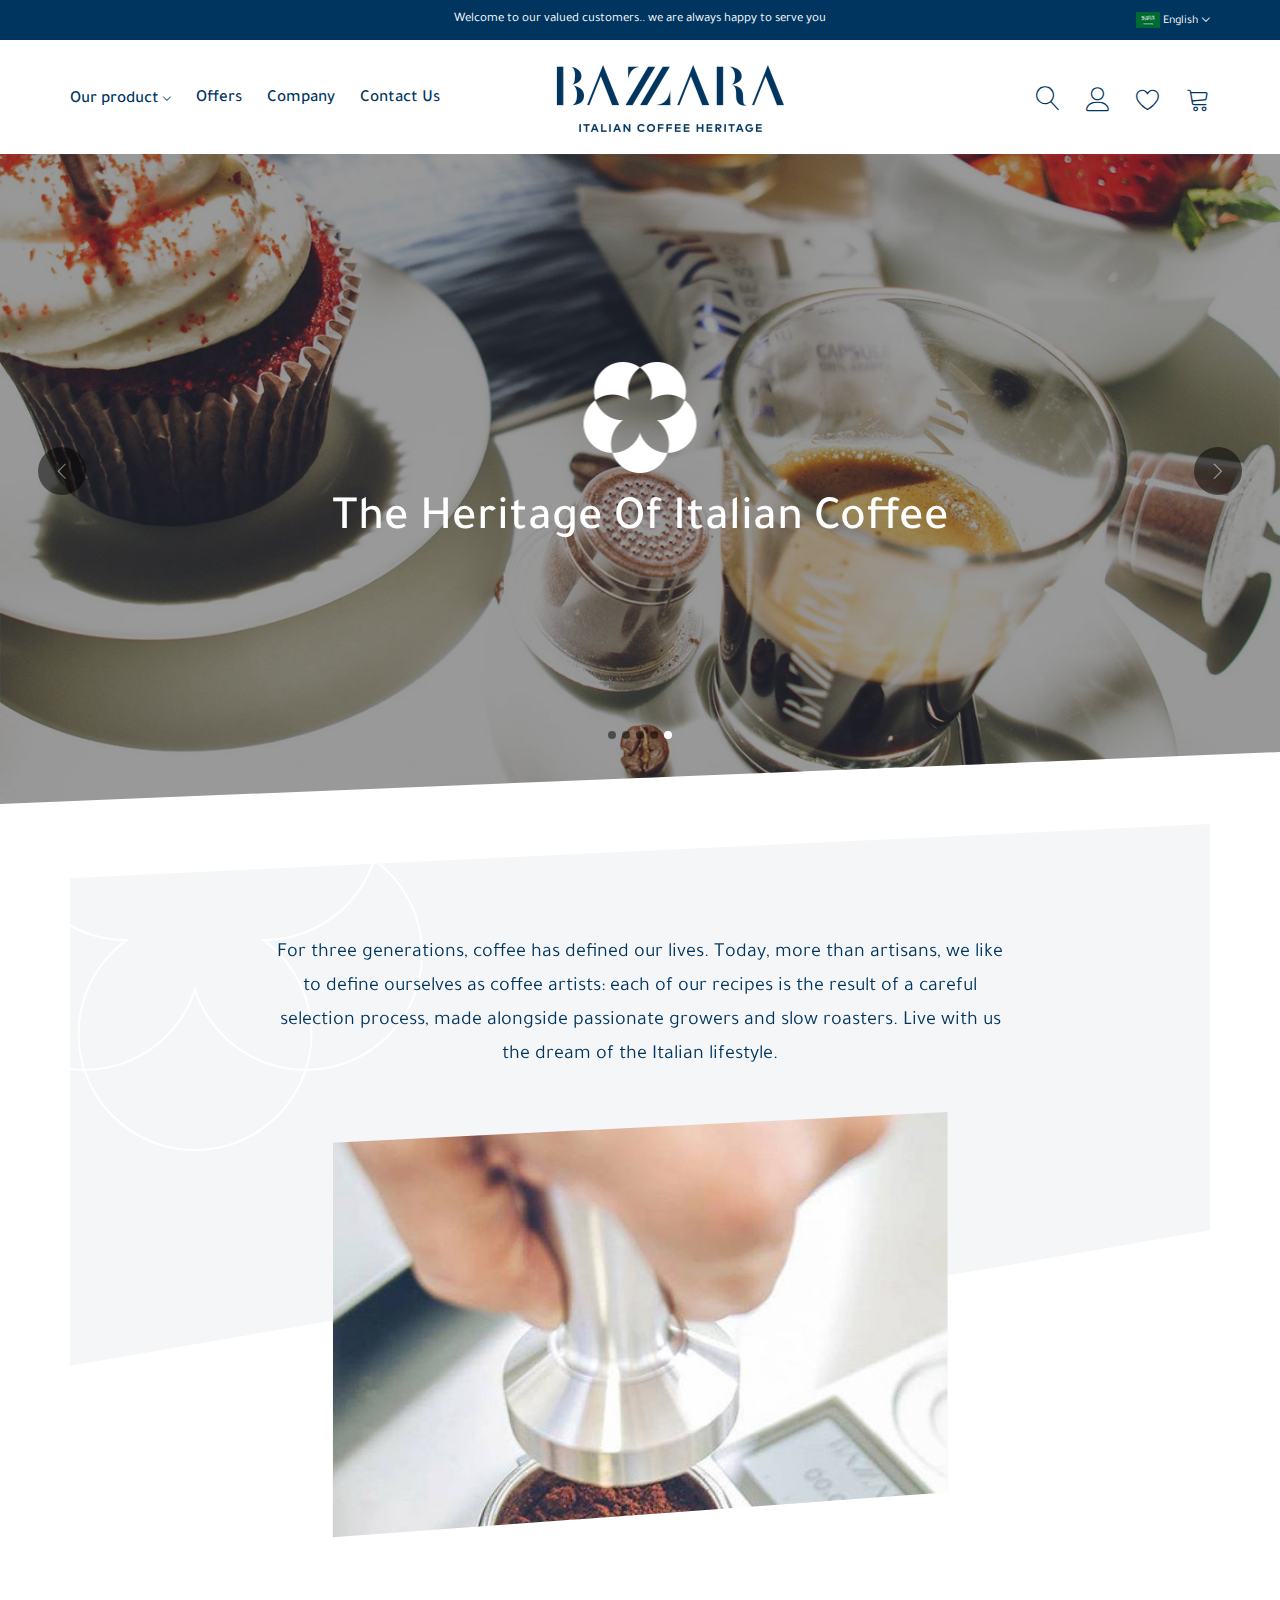
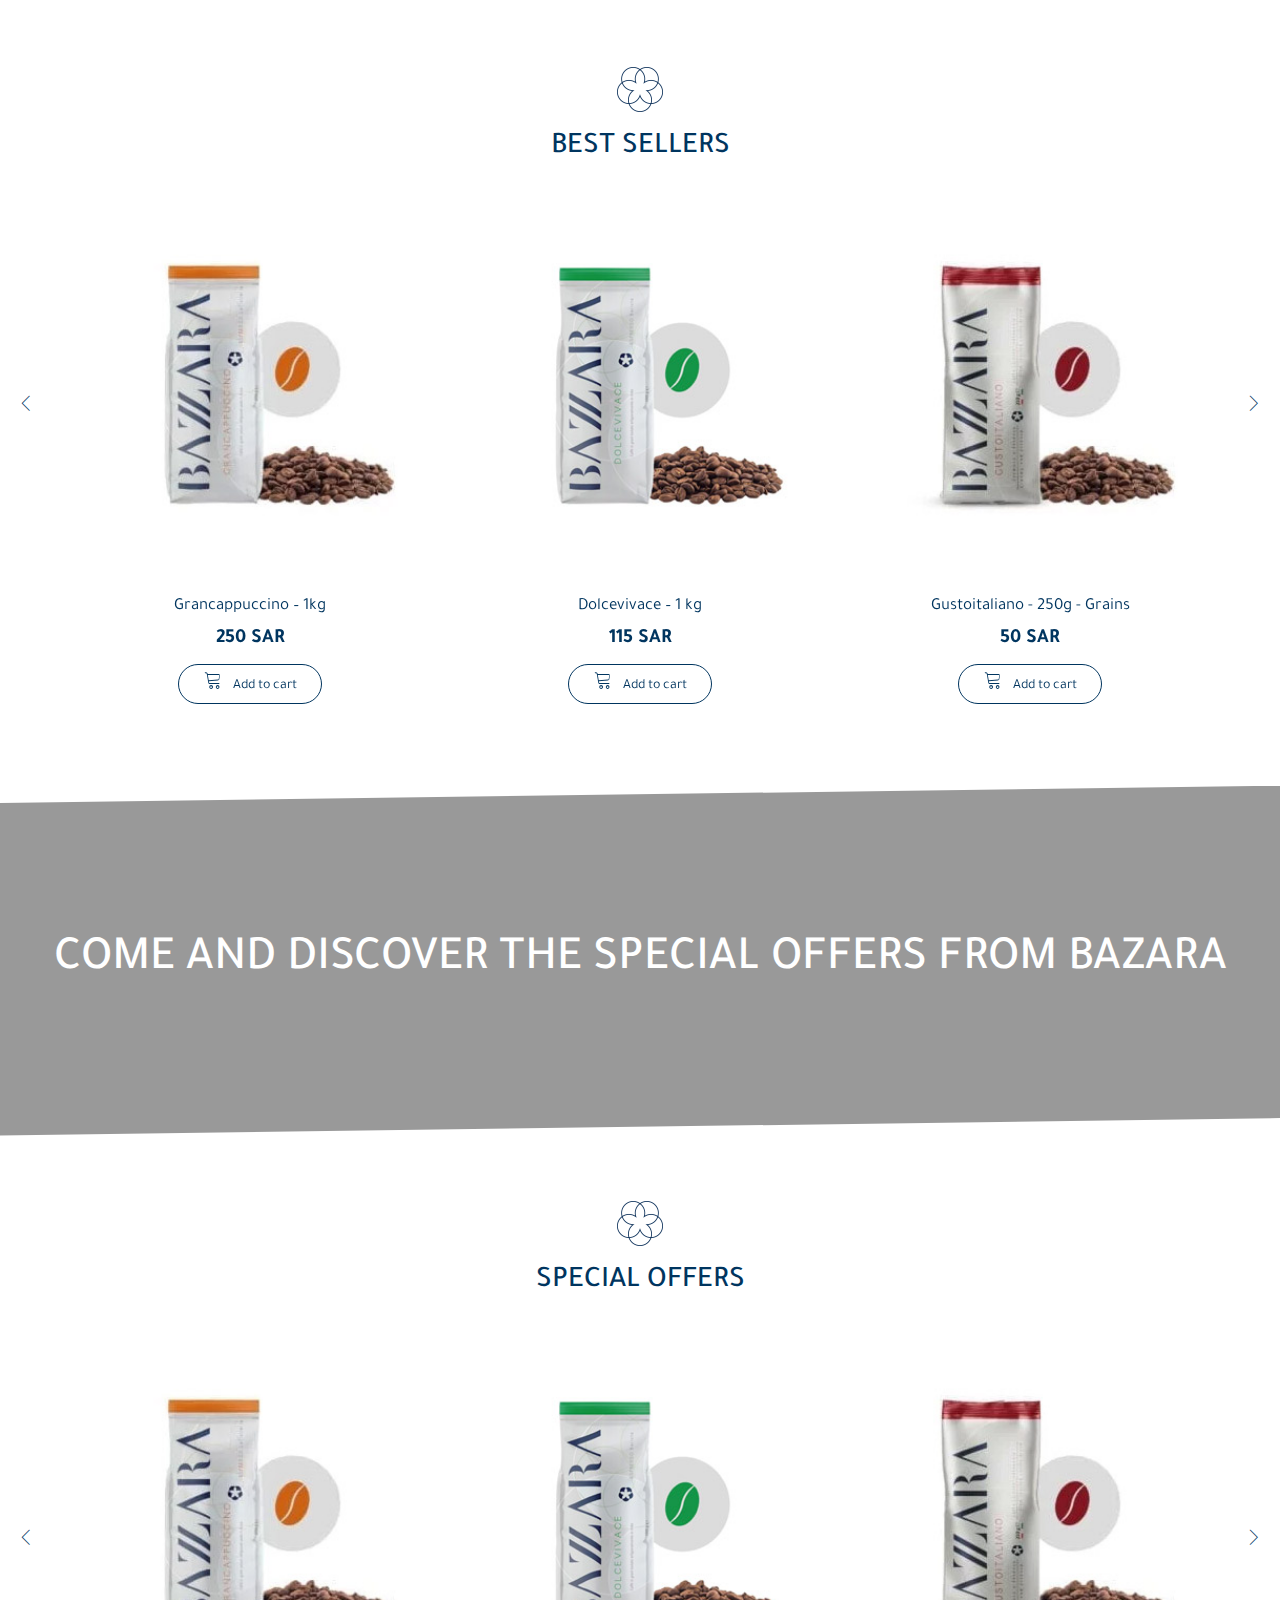
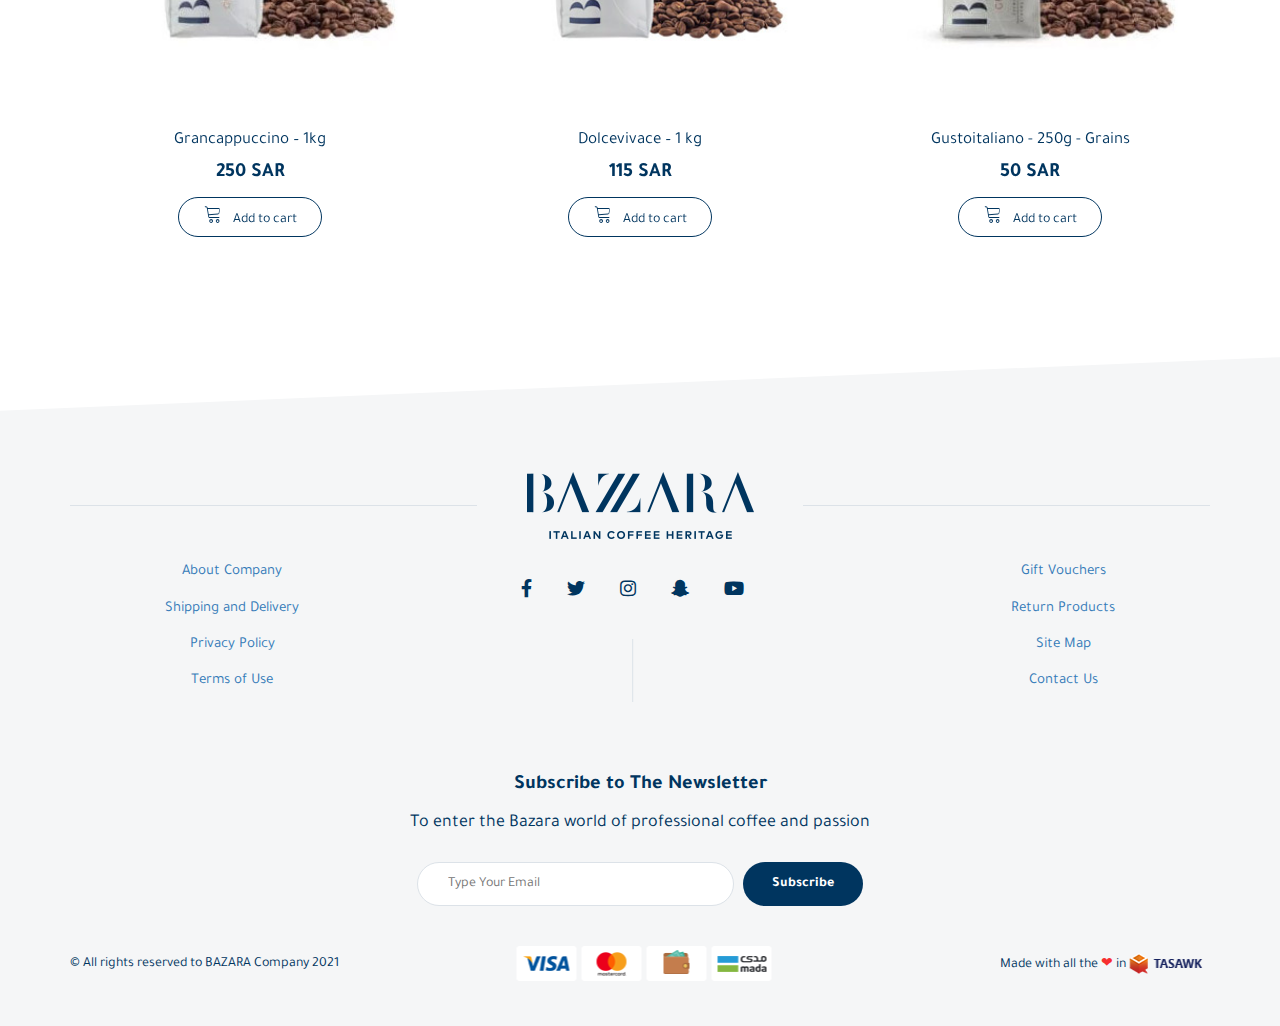
==== commit 539356a8: "modify css" ====
--- a/index.html
+++ b/index.html
@@ -45,11 +45,11 @@
                     <div class="navgition">
                         <div class="nav-head">
                             <div class="first-head">
-                                <div class="empty-div"></div>
-                                <img src="images/logo.png" alt="img-logo">
                                 <a class="fixall close-btn">
                                     <span class="lnr lnr-cross"></span>
                                 </a>
+                                <img src="images/logo.png" alt="img-logo">
+                                <div class="empty-div"></div>
                             </div>
                             <div class="search-mob">
                                 <input type="text" class="search-input" placeholder="Search">
--- a/css/style.css
+++ b/css/style.css
@@ -812,6 +812,7 @@
 .product-slider .owl-carousel .owl-dots {
     position: relative;
     text-align: center;
+    margin-top: 25px;
     transition: all 0.4s ease-in-out;
 }
 
@@ -854,7 +855,7 @@
     position: relative;
     max-width: 100%;
     background-image: url("../images/big-img.jpg");
-    min-height: 540px;
+    min-height: 350px;
     background-attachment: fixed;
     background-position: center;
     background-repeat: no-repeat;
@@ -885,7 +886,7 @@
     position: absolute;
     top: 50%;
     left: 50%;
-    transform: translateX(-50%);
+    transform: translate(-50%, -50%);
     text-transform: uppercase;
     z-index: 3;
 }
@@ -1116,7 +1117,7 @@
     .navgition {
         display: block;
         position: fixed;
-        left: -1500px;
+        left: 0px;
         top: 0;
         bottom: 0;
         width: 100%;
@@ -1124,14 +1125,19 @@
         background-color: rgb(3, 30, 77, .9);
         transition: .4s;
         z-index: 200;
-    }
-    html[dir=rtl] .navgition{
+        opacity: 0;
+        visibility: hidden;
+        overflow-y: auto;
+        transition: all .3s ease-in-out;
+    }
+    /* html[dir=rtl] .navgition{
         left: 0;
-        right: -1500px;
-    }
+        right: 0px;
+    } */
     
     .reset-left {
-        left: 0;
+        opacity: 1;
+        visibility: visible;
     }
     html[dir=rtl] 
     .reset-left {
@@ -1170,7 +1176,7 @@
         color: #fff;
         font-size: 24px;
         flex: 1;
-        text-align: end;
+        text-align: start;
     }
     .nav-head .search-mob{
         position: relative;
@@ -1365,8 +1371,8 @@
     /*                     deatail section                      */
     .details-box{
         padding: 55px 0 0;
-        clip-path: polygon(0 3%, 100% 0, 100% 95%, 0% 100%);
-        margin-bottom: 20px;
+        clip-path: polygon(0 3%, 100% 0, 100% 98%, 0% 100%);
+        margin-bottom: 75px;
     }
     .details-box .details-span{
         font-size: 16px;
@@ -1375,7 +1381,7 @@
         display: none;
     }
     .details-box .image-details{
-        clip-path: polygon(0 5%, 100% 0, 100% 100%, 0% 100%);
+        clip-path: polygon(0 2%, 100% 0, 100% 100%, 0% 100%);
         width: 100%;
         height: 100%;
         margin: 0 auto
@@ -1397,7 +1403,13 @@
     .product-slider.slider-two{
         margin-bottom: 75px;
     }
+    .product-slider.slider-two .product-image{
+        margin-top: 0;
+    }
     /*                      big image section         */
+    .big-image {
+        clip-path: polygon(0 3%, 100% 0, 100% 97%, 0% 100%);
+    }
     .big-image{
         margin-bottom: 75px;
     }
@@ -1409,7 +1421,7 @@
     
     /*                             footer                          */
     footer {
-        clip-path: polygon(0 2%, 100% 0, 100% 100%, 0% 100%);
+        clip-path: polygon(0 1%, 100% 0, 100% 100%, 0% 100%);
     }
     .first-footer::before,
     .first-footer::after,
@@ -1451,6 +1463,7 @@
     .second-footer .social{
         transform: translateX(-50%);
         left: 50%;
+        width: 100%;
     }
     html[dir=rtl] .second-footer .social {
         transform: translateX(50%);
@@ -1486,11 +1499,7 @@
     /*                             footer                          */
 }
 /*logo in small size*/
-@media (max-width: 480px){
-    .nav-header figure{
-        width: 140px;
-    }
-}
+
 @media (max-width: 300px){
     .nav-header figure{
         width: 120px;
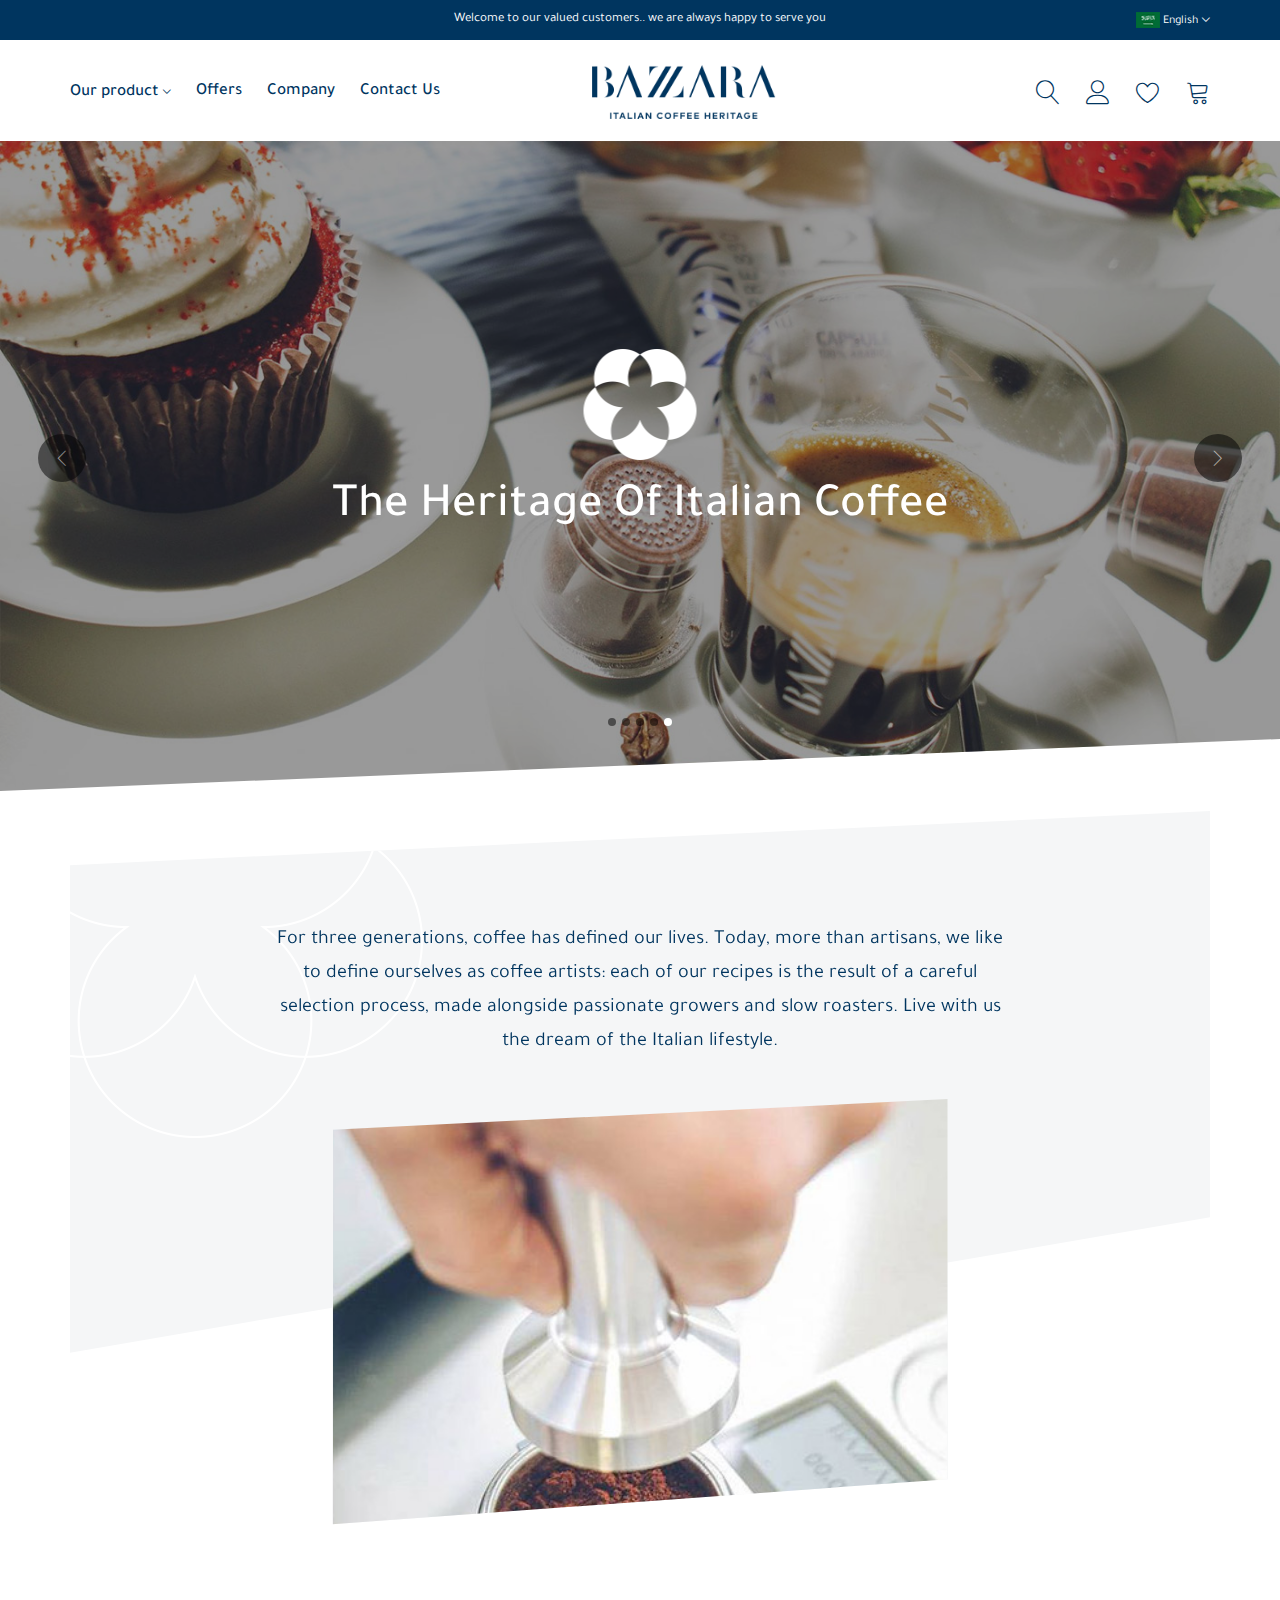
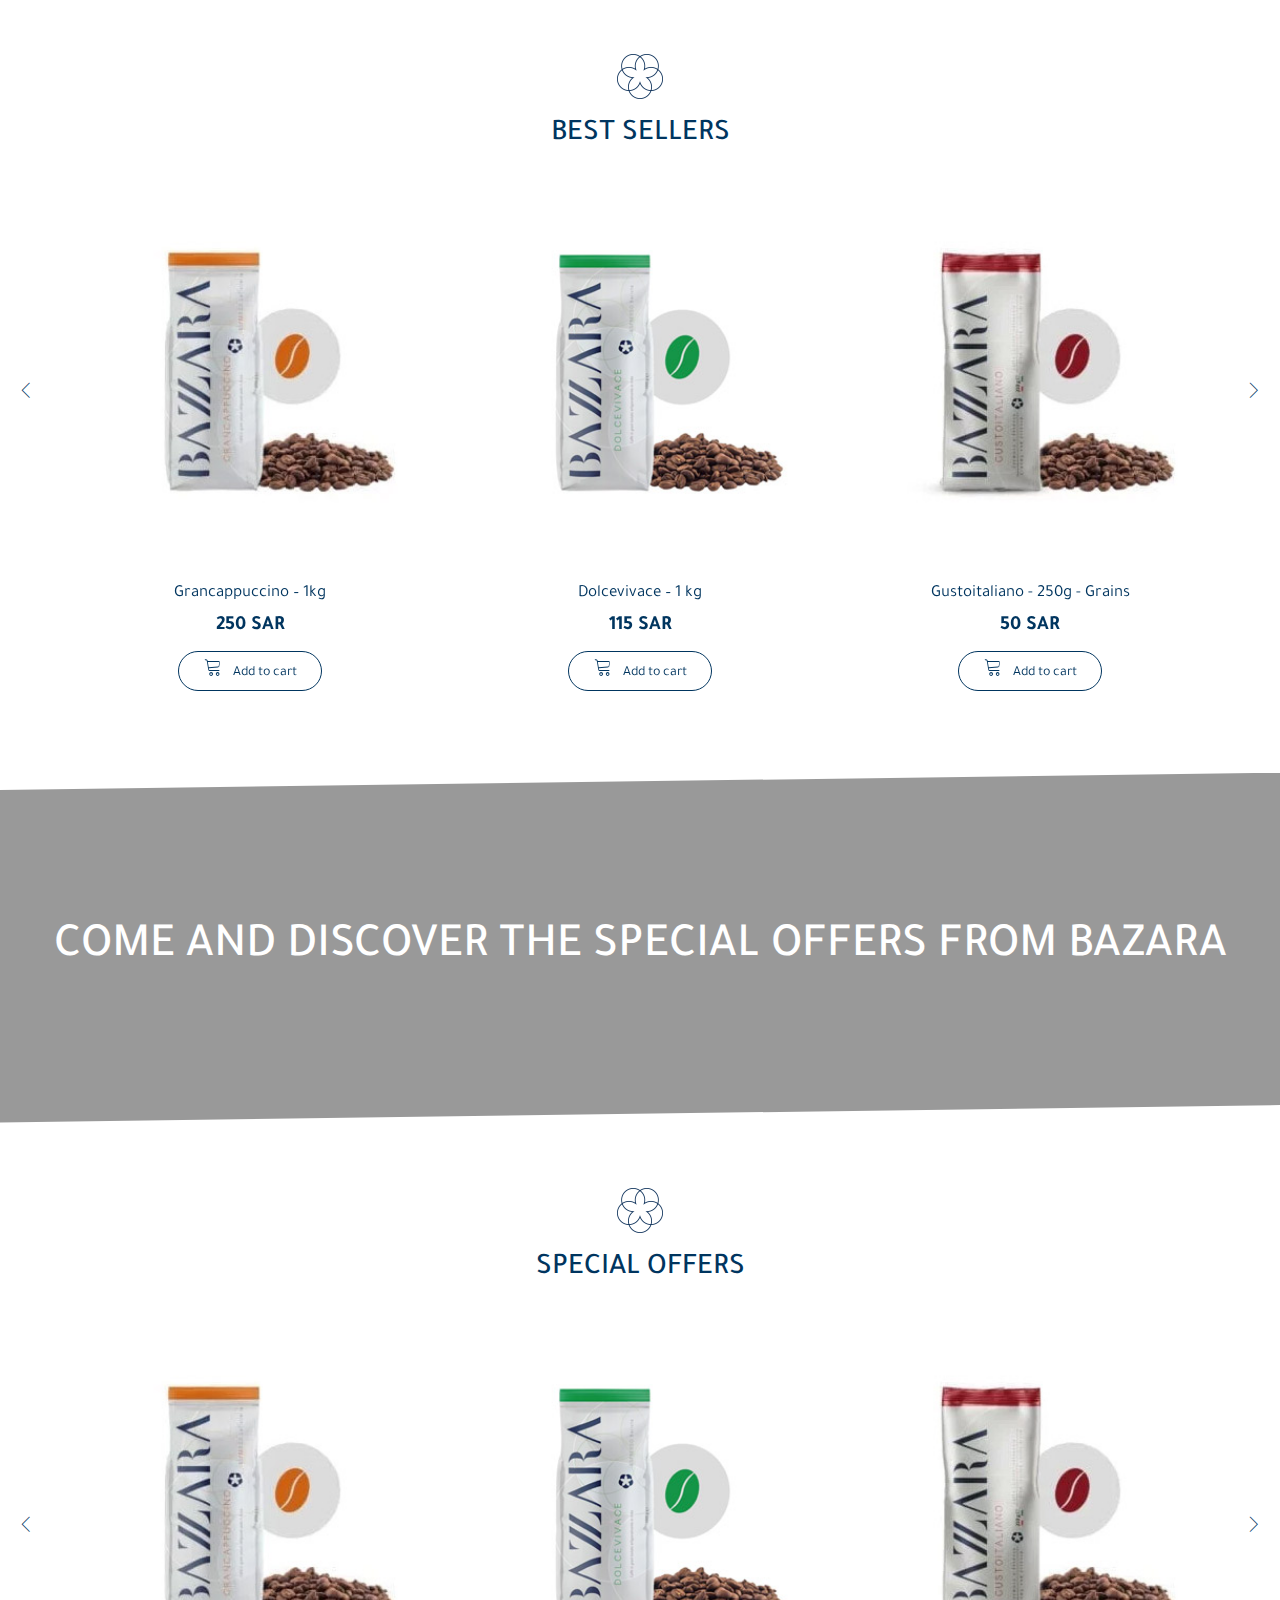
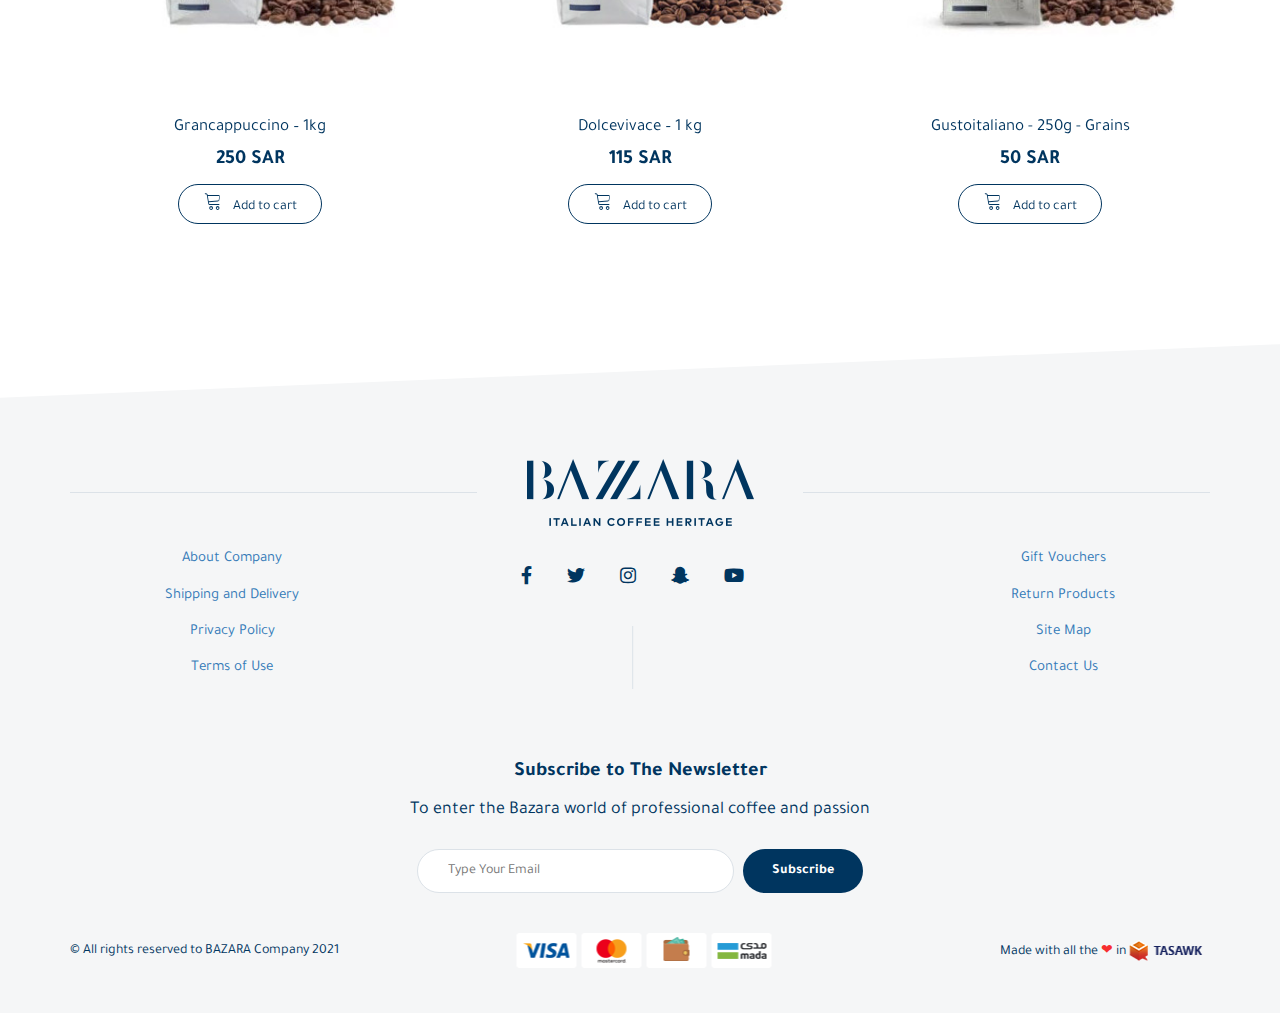
==== commit 2a69b4c7: "modify css" ====
--- a/index.html
+++ b/index.html
@@ -111,20 +111,6 @@
                         <a class="menu-bars fixall" id="menu-id" href="#!">
                             <span class="lnr lnr-menu"></span>
                         </a>
-                        <div class="search-rool">
-                            <div class="search">
-                              <span class="search-icon open-search"></span>
-                            </div>
-                            <div class="search-box">
-                              <div class="search-bar">
-                                <input type="text" class="search-input" placeholder="Search">
-                                <button class="click-search"><span class="lnr lnr-magnifier"></span></button>
-                              </div>
-                            </div>
-                            <div class="menu">
-                              <span class="menu-icon open-menu"></span>
-                            </div>
-                        </div>
                     </div>
                     <figure class="img-logo">
                         <a href="#"><img src="images/logo.png" class="img-fluid"></a>
--- a/css/style.css
+++ b/css/style.css
@@ -226,6 +226,7 @@
 .nav-header figure{
     margin: 0;
     transform: translateX(-30%);
+    width: 183px;
 }
 .nav-header figure img{
     width: 100%;
@@ -1211,7 +1212,7 @@
     
     .nav-head .click-search {
         position: absolute;
-        top: 8px;
+        top: 7px;
         right: 15px;
         background-color: transparent;
         border: none;
@@ -1365,14 +1366,15 @@
         bottom: 45px;
     }
     .main-slider .main-item{
-    clip-path: polygon(100% 0, 100% 96%, 0 100%, 0 0);
+    clip-path: polygon(100% 0, 100% 97%, 0 100%, 0 0);
     }
     /*                     main section                           */
     /*                     deatail section                      */
     .details-box{
         padding: 55px 0 0;
-        clip-path: polygon(0 3%, 100% 0, 100% 98%, 0% 100%);
+        clip-path: polygon(0 3%, 100% 0, 100% 97%, 0% 100%);
         margin-bottom: 75px;
+        background-color: #fff;
     }
     .details-box .details-span{
         font-size: 16px;
@@ -1381,7 +1383,7 @@
         display: none;
     }
     .details-box .image-details{
-        clip-path: polygon(0 2%, 100% 0, 100% 100%, 0% 100%);
+        clip-path: polygon(0 3%, 100% 0, 100% 100%, 0% 100%);
         width: 100%;
         height: 100%;
         margin: 0 auto
@@ -1421,7 +1423,7 @@
     
     /*                             footer                          */
     footer {
-        clip-path: polygon(0 1%, 100% 0, 100% 100%, 0% 100%);
+        clip-path: polygon(0 3%, 100% 0, 100% 100%, 0% 100%);
     }
     .first-footer::before,
     .first-footer::after,
@@ -1449,6 +1451,9 @@
     .first-footer{
         margin-bottom: 45px;
     }
+    .first-footer img{
+        width: 183px;
+    }
     .second-footer .social{
         order: 1;
         margin-top: 0;
@@ -1498,13 +1503,7 @@
     }
     /*                             footer                          */
 }
-/*logo in small size*/
-
-@media (max-width: 300px){
-    .nav-header figure{
-        width: 120px;
-    }
-}
+
 /*                                    media query                                    */
 
 
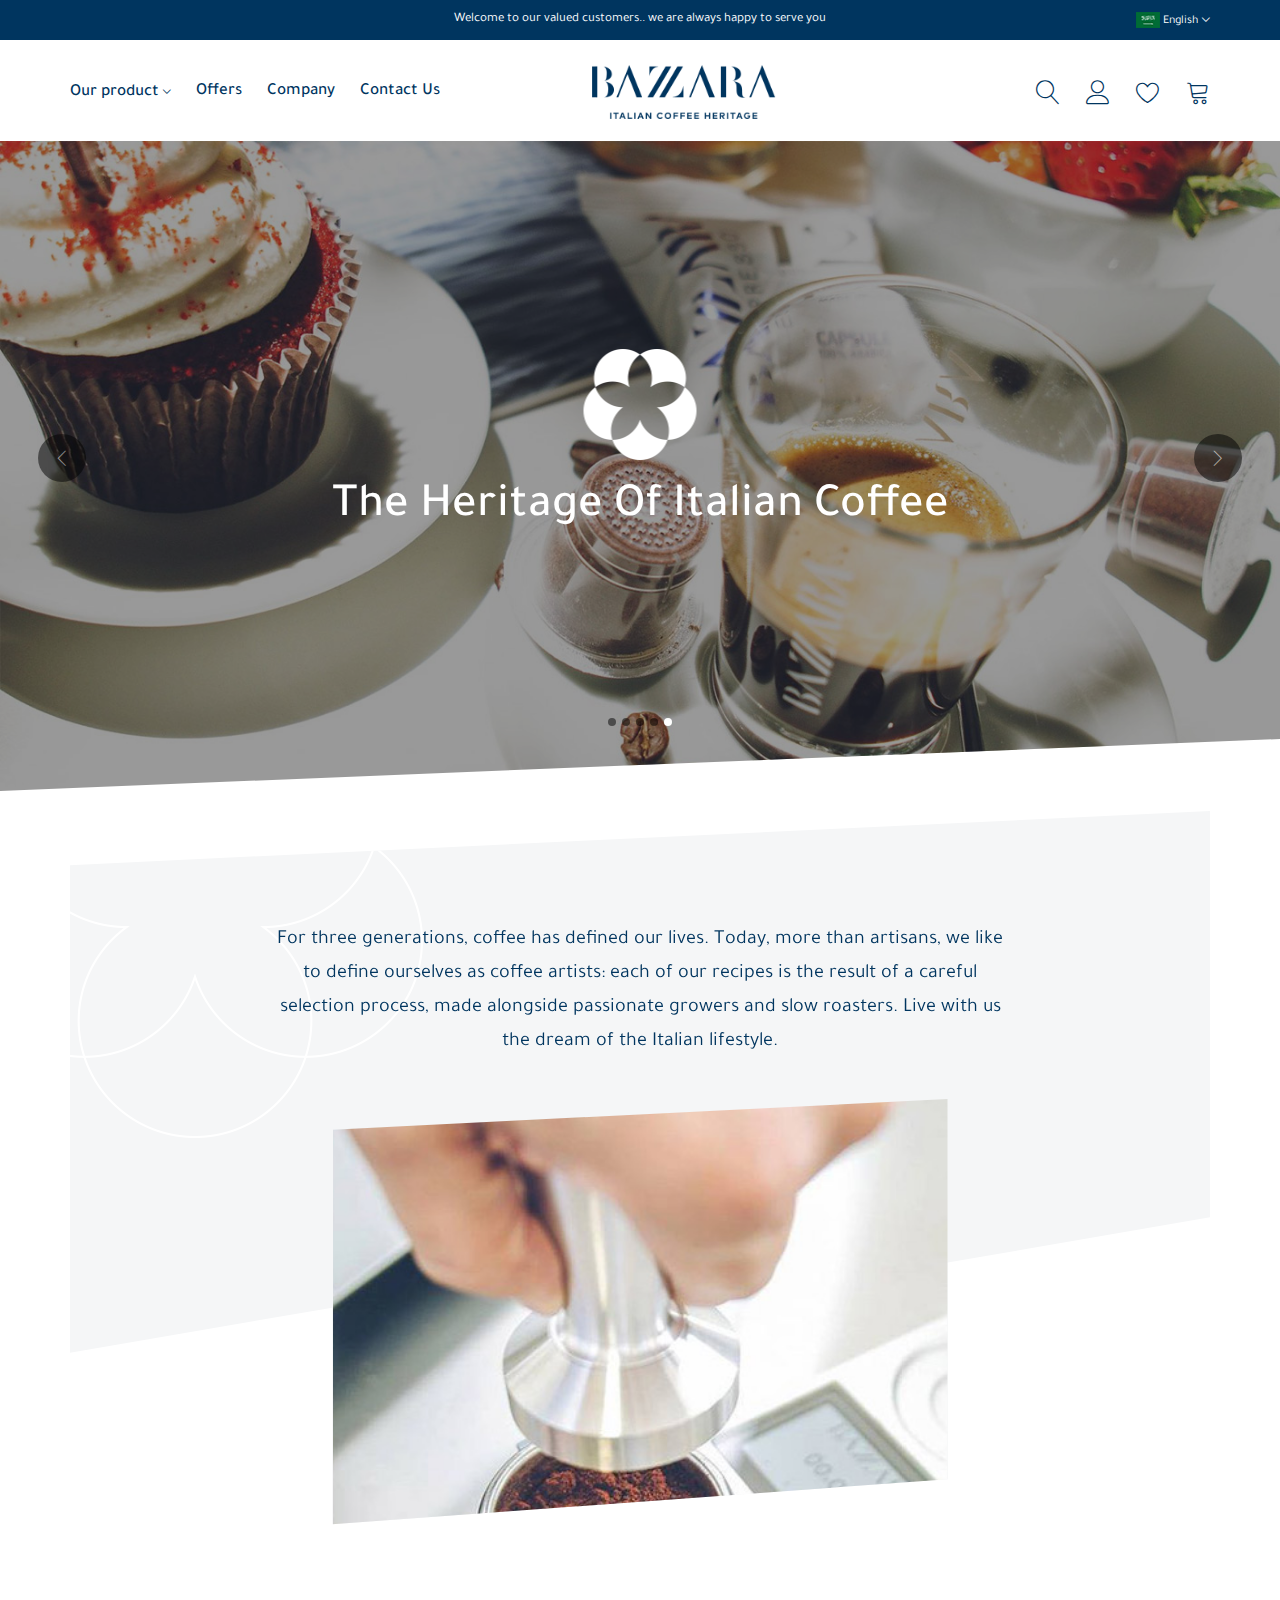
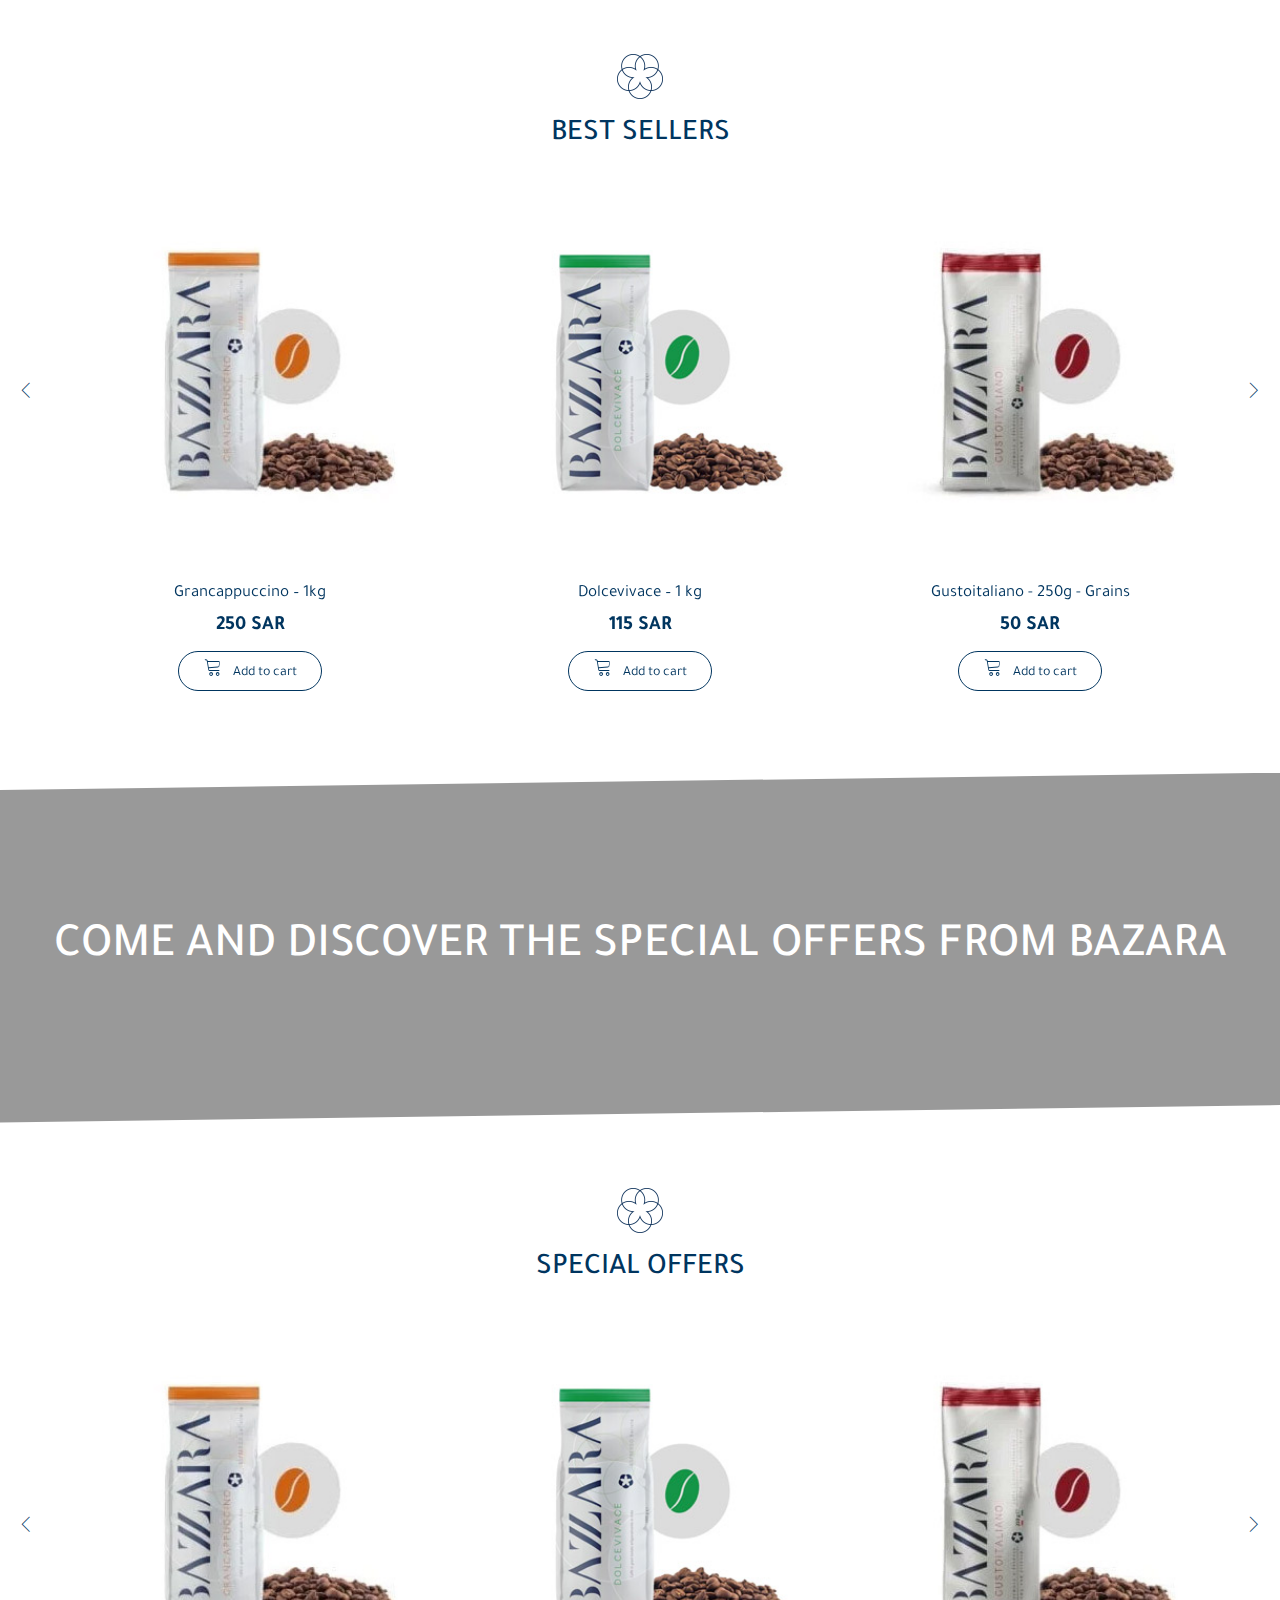
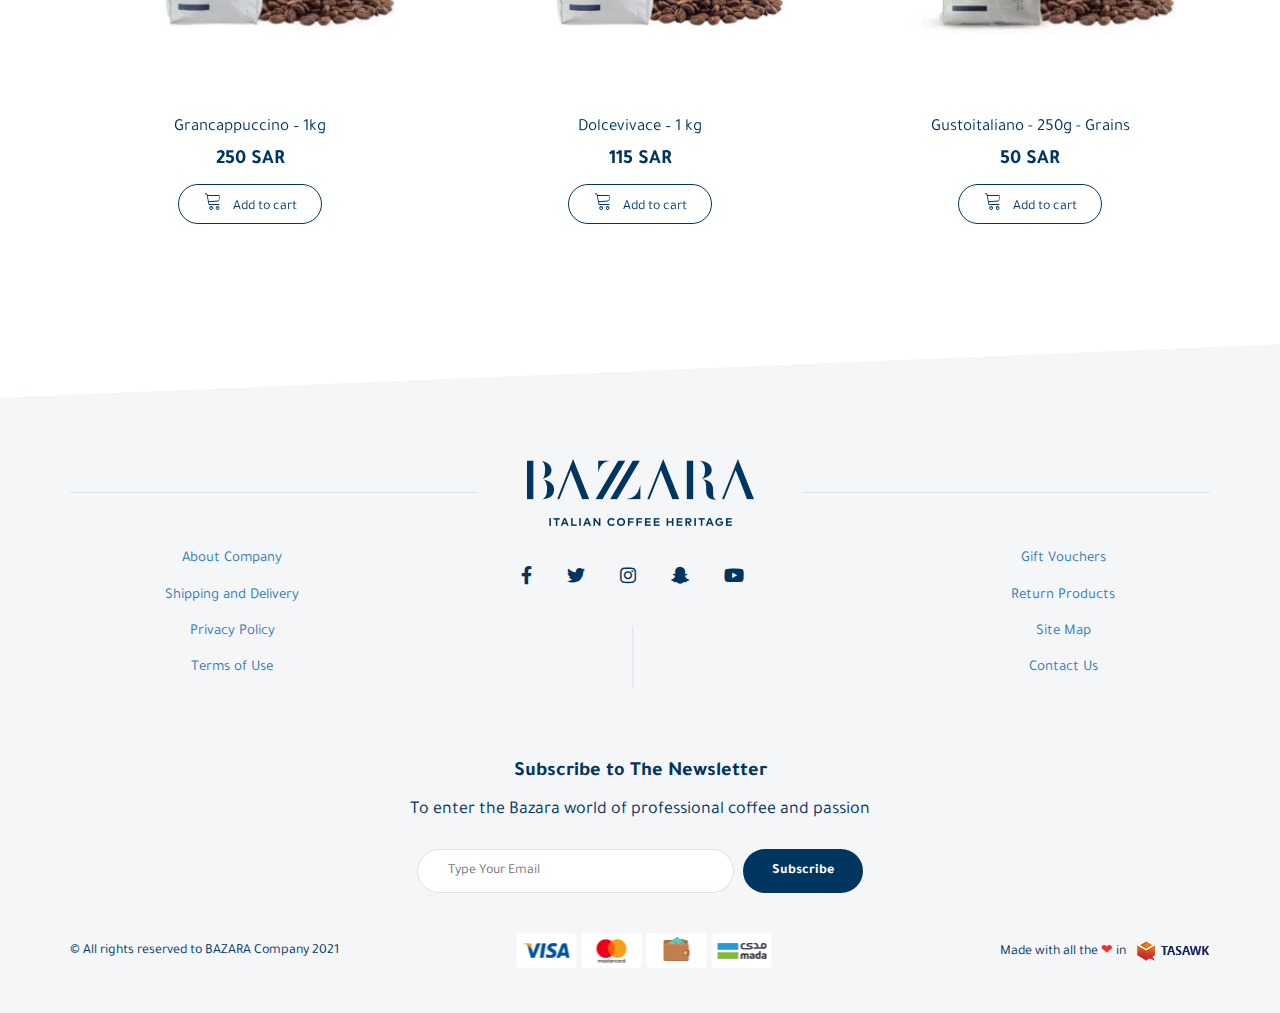
==== commit 938342ab: "modify css" ====
--- a/index.html
+++ b/index.html
@@ -460,7 +460,7 @@
             </div> 
             <div class="third-footer">
                 <div class="copy-right"> © All rights reserved to BAZARA Company 2021 </div>
-                <a href="#"><img src="images/pay-img.png" alt="pay-img"></a>
+                <a href="#"><img src="images/pay-img.png" class="pay-img" alt="pay-img"></a>
                 <span class="design-text"><span>Made with all the <span class="red-heart">&#x2764;</span> in </span>
                     <a href="#"><img src="images/tasawk-en.png" class="taswak" alt="taswak"></a>
                 </span>
--- a/css/style.css
+++ b/css/style.css
@@ -1048,12 +1048,12 @@
     color: #00355f;
     border: 1px solid #00355f;
 }
-.third-footer img {/*responsive image*/
+.third-footer .pay-img {/*responsive image*/
     max-width: 100%;
     height: auto;
     transform: translateX(-10%);
 }
-html[dir=rtl] .third-footer img{
+html[dir=rtl] .third-footer .pay-img{
     transform: translateX(10%);
 }
 .third-footer{
@@ -1482,11 +1482,11 @@
         flex-wrap: wrap;
         justify-content: center;
     }
-    .third-footer img{
+    .third-footer .pay-img{
         transform: translateX(0);
         margin-bottom: 35px;
     }
-    html[dir=rtl] .third-footer img{
+    html[dir=rtl] .third-footer .pay-img{
         transform: translateX(0);
     }
     .list-unstyled{
@@ -1496,10 +1496,13 @@
     .copy-right{
         order: 2;
         margin-bottom: 10px;
+        width: 100%;
+        text-align: center;
     }
     .design-text{
         order: 3;
         display: flex;
+        align-items: center;
     }
     /*                             footer                          */
 }
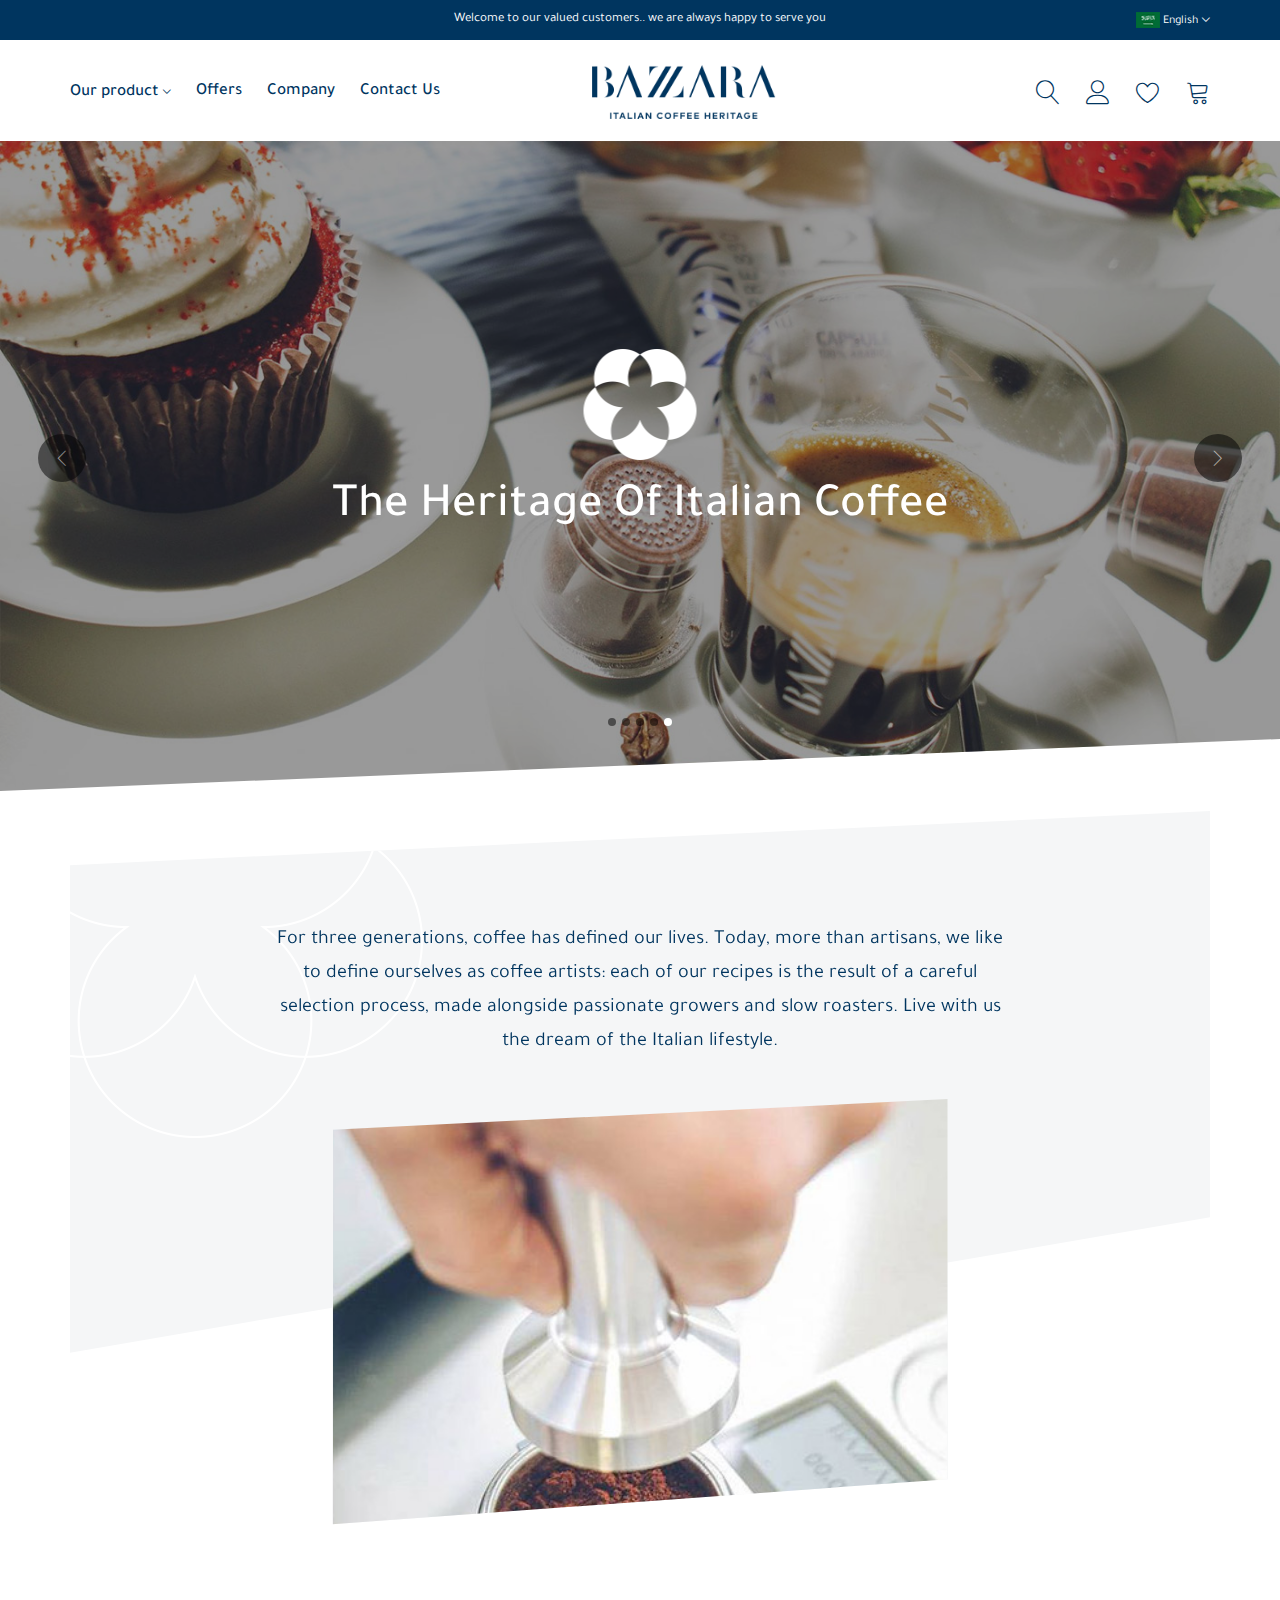
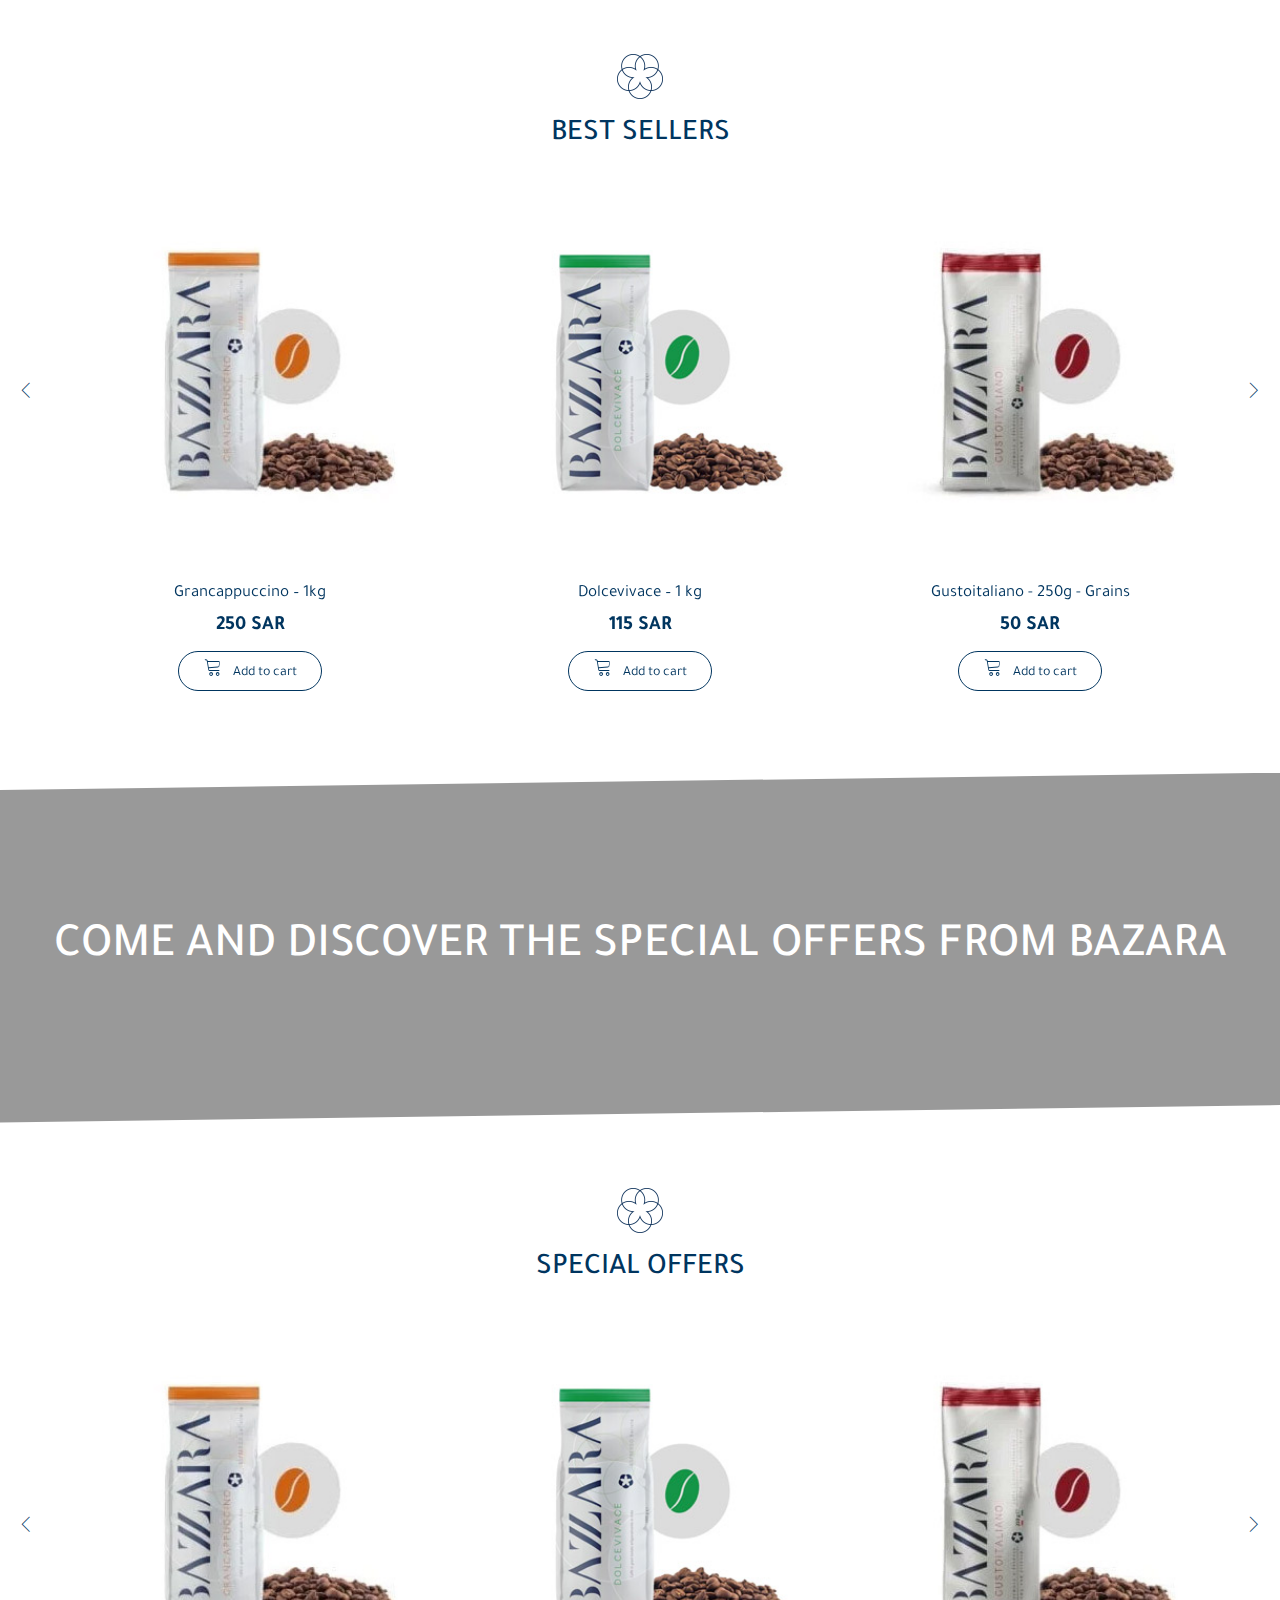
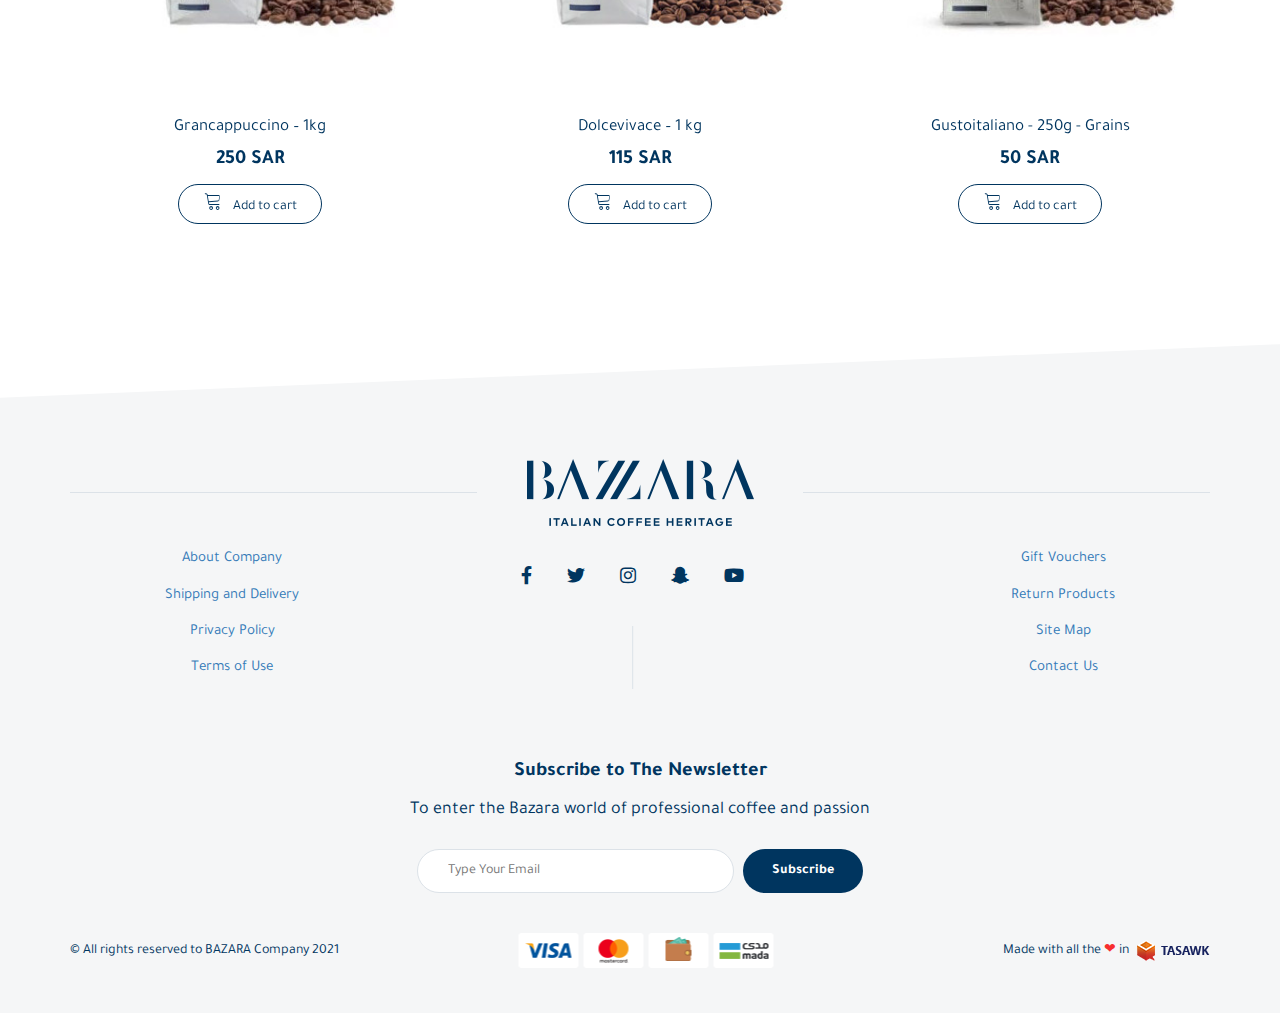
==== commit bf5a5016: "modify css" ====
--- a/index.html
+++ b/index.html
@@ -461,7 +461,7 @@
             <div class="third-footer">
                 <div class="copy-right"> © All rights reserved to BAZARA Company 2021 </div>
                 <a href="#"><img src="images/pay-img.png" class="pay-img" alt="pay-img"></a>
-                <span class="design-text"><span>Made with all the <span class="red-heart">&#x2764;</span> in </span>
+                <span class="design-text"><span class="desgin-text">Made with all the <span class="red-heart">&#x2764;</span> in </span>
                     <a href="#"><img src="images/tasawk-en.png" class="taswak" alt="taswak"></a>
                 </span>
             </div>  
--- a/css/style.css
+++ b/css/style.css
@@ -1071,6 +1071,10 @@
     max-width: 100%;
     margin-inline-start: 8px;
 }
+.design-text{
+    display: flex;
+    align-items: center;
+}
 
 /*                                   footer                            */
 
@@ -1503,6 +1507,10 @@
         order: 3;
         display: flex;
         align-items: center;
+        line-height: 1.1;
+    }
+    .design-text .desgin-text{
+        padding-top: 5px;
     }
     /*                             footer                          */
 }
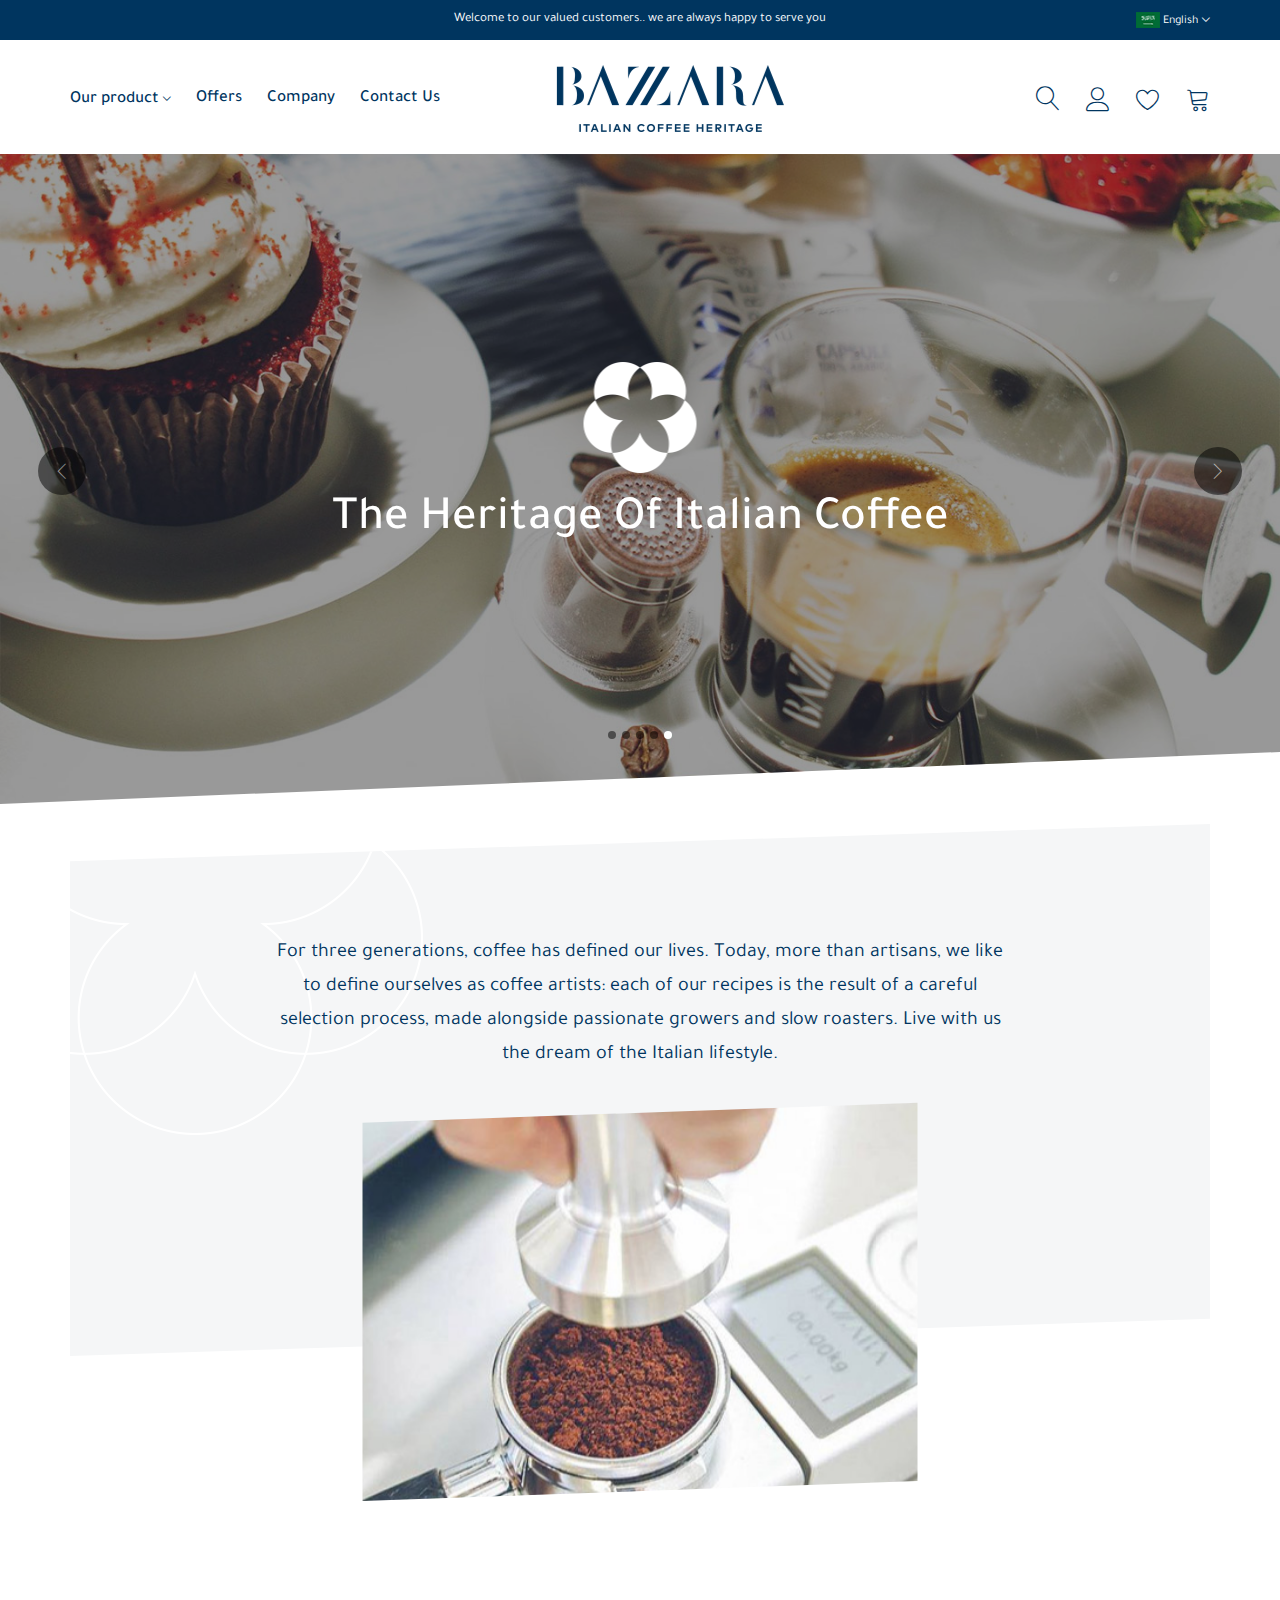
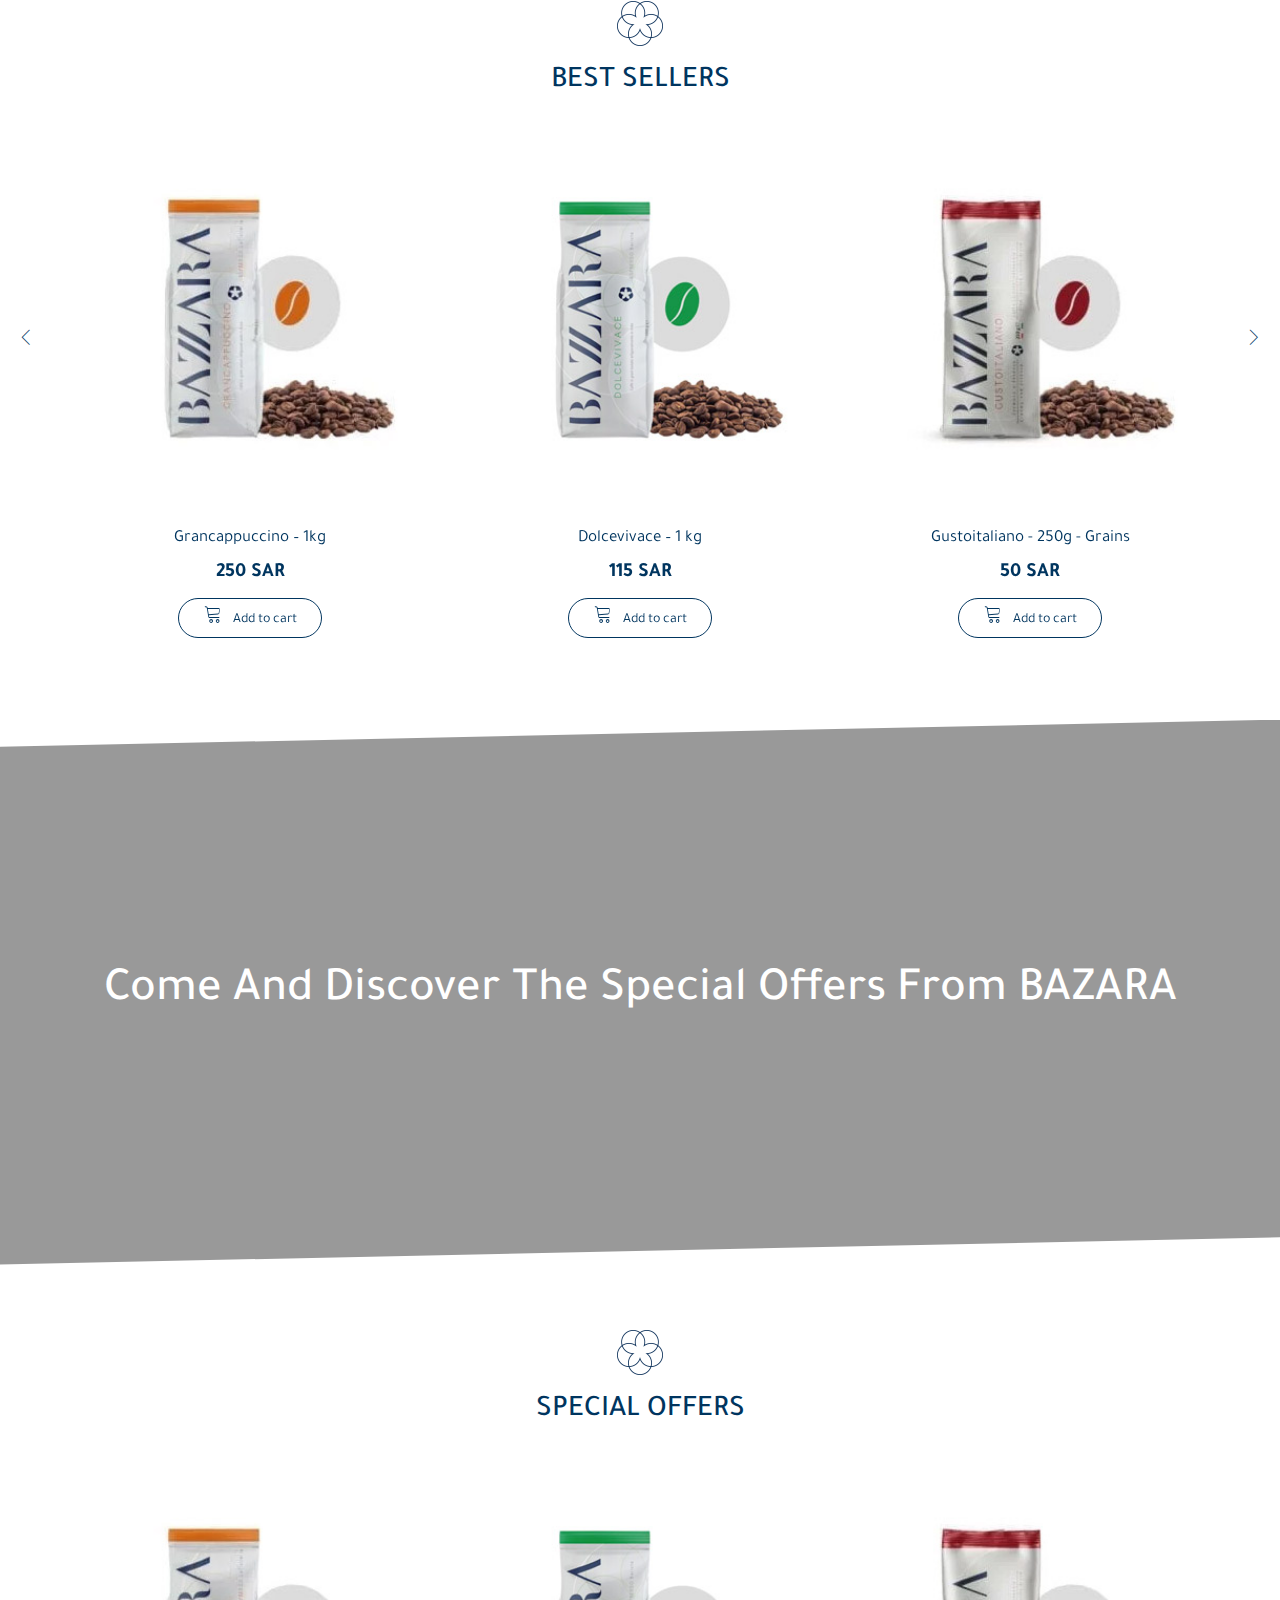
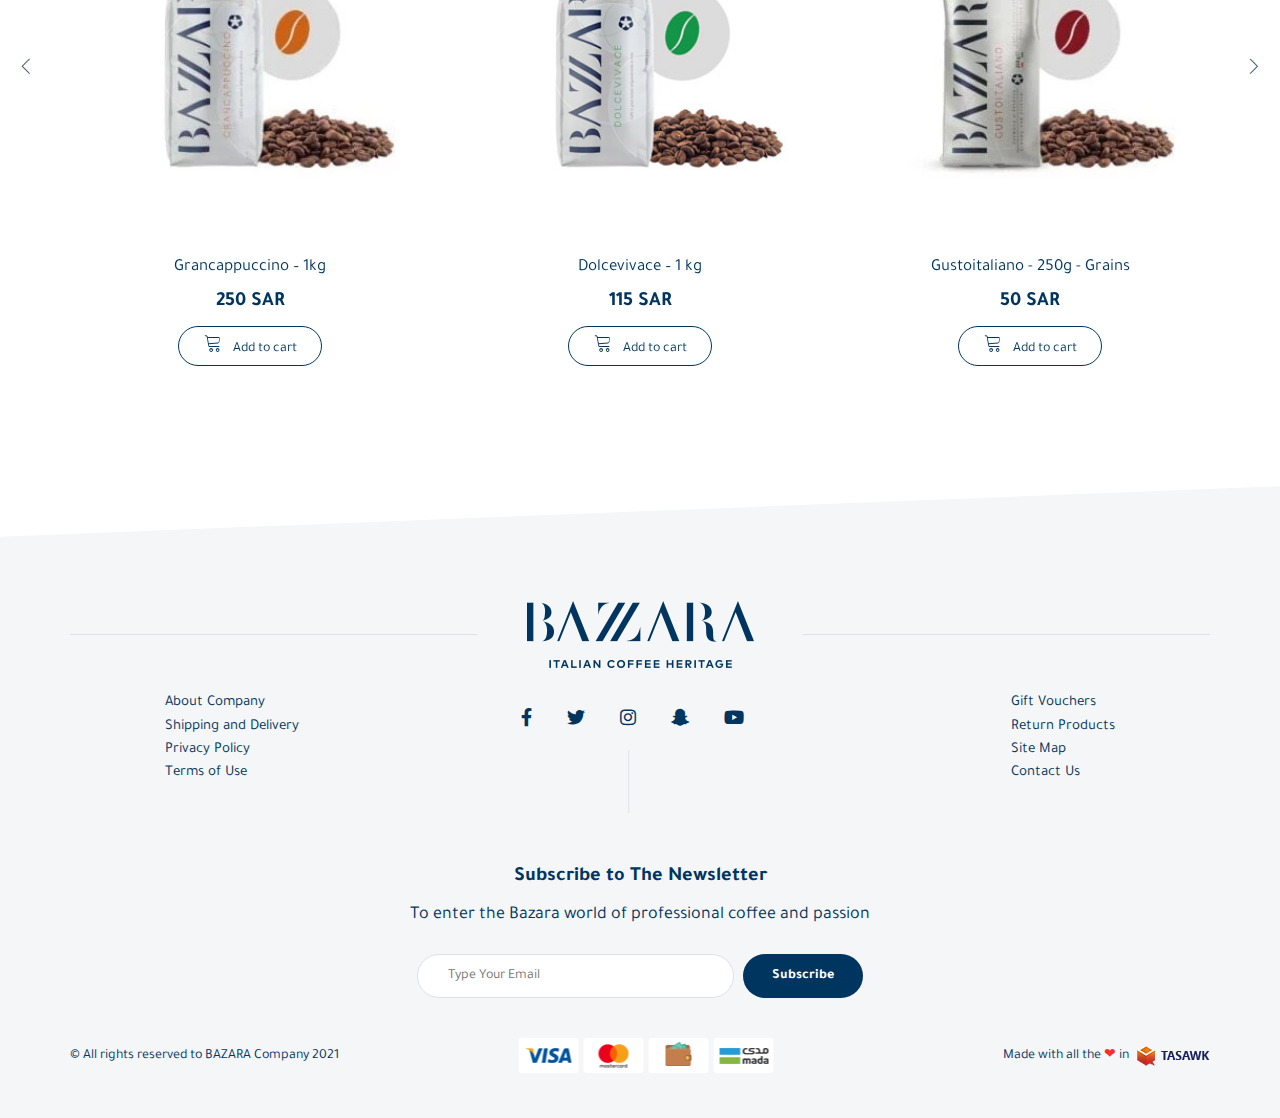
==== commit 1c5fe0bf: "final modify" ====
--- a/index.html
+++ b/index.html
@@ -207,15 +207,19 @@
     <div class="section-details">
         <div class="container">
             <div class="details-box">
-                <span class="details-span">
-                    For three generations, coffee has defined our lives.
-                     Today, more than artisans, we like to define ourselves as coffee artists: 
-                     each of our recipes is the result of a careful selection process,
-                      made alongside passionate growers and slow roasters.
-                     Live with us the dream of the Italian lifestyle.
-                </span>
-                <div class="image-details">
-                    <img src="images/coffe-img.jpg" class="thumbnailll" alt="image">
+                <div class="details-cont">
+                    <span class="details-span">
+                        For three generations, coffee has defined our lives.
+                         Today, more than artisans, we like to define ourselves as coffee artists: 
+                         each of our recipes is the result of a careful selection process,
+                          made alongside passionate growers and slow roasters.
+                         Live with us the dream of the Italian lifestyle.
+                    </span>
+                </div>
+                <div class="details-aspect">
+                    <div class="image-details">
+                        <img src="images/coffe-img.jpg" class="thumbnailll" alt="image">
+                    </div>
                 </div>
             </div>
         </div>
@@ -306,8 +310,12 @@
      
     <!-- big-image section -->
     <section>
-        <div class="big-image">
-            <a href="#"><h2 class="big-h">Come and discover the special offers from BAZARA</h2></a>
+        <div class="big-image" style="background-image: url('images/big-img.jpg')">
+            <div class="container">
+                <div class="big-cont">
+                    <a href="#"><h2 class="big-h">Come and discover the special offers from BAZARA</h2></a>
+                </div>
+            </div>
         </div>       
     </section>
     <!-- big-image section -->  
@@ -461,7 +469,7 @@
             <div class="third-footer">
                 <div class="copy-right"> © All rights reserved to BAZARA Company 2021 </div>
                 <a href="#"><img src="images/pay-img.png" class="pay-img" alt="pay-img"></a>
-                <span class="design-text"><span class="desgin-text">Made with all the <span class="red-heart">&#x2764;</span> in </span>
+                <span class="design-text"><span class="desgin-p">Made with all the <span class="red-heart">&#x2764;</span> in </span>
                     <a href="#"><img src="images/tasawk-en.png" class="taswak" alt="taswak"></a>
                 </span>
             </div>  
--- a/css/style.css
+++ b/css/style.css
@@ -226,7 +226,6 @@
 .nav-header figure{
     margin: 0;
     transform: translateX(-30%);
-    width: 183px;
 }
 .nav-header figure img{
     width: 100%;
@@ -616,11 +615,16 @@
 /*                       image-details section                    */
 
 .details-box{
+    text-align: center;
+    position: relative;
+}
+.details-box .details-cont{
+    height: 532px;
+    padding: 112px 200px 0;
     background-color: #f5f6f7;
-    text-align: center;
-    padding: 112px 200px 0;
-    clip-path: polygon(0 6%, 100% 0, 100% 45%, 77% 50%, 77% 74%, 23% 79%, 23% 55%, 0 60%);
+    clip-path: polygon(0 7%, 100% 0, 100% 93%, 0% 100%);
     position: relative;
+    margin-bottom: 265px;
 }
 
 .details-box .details-span{
@@ -633,29 +637,38 @@
     position: relative;/*to make z-index work*/
     z-index: 2;
 }
+.details-box .details-aspect{
+    position: absolute;
+    bottom: -145px;
+    left: 50%;
+    transform: translateX(-50%);
+}
 .details-box .image-details{
     clip-path: polygon(0 5%, 100% 0, 100% 95%, 0% 100%);
-    width: 615px;
-    height: 615px;
+    width: 555px;
     margin: 0 auto;
-}
-.details-box .image-details .simpleParallax{
-    width: fit-content;
-    margin: 0 auto;
-}
+    padding-bottom: 71.75%;
+    position: relative;
+}
+
 .details-box .image-details img{
     object-fit: cover;
+    max-width: 100%;;
+    position: absolute;
+    top: 0;
+    left: 0;
     width: 100%;
     height: 100%;
 }
-.details-box::after{
+.details-cont::after{
     content: "";
     background: url("../images/flower.png");
     position: absolute;
-    top: -13%;
+    top: -25%;
     left: -9%;
     width: 456px;
     height: 444px;
+    z-index: 1;
 }
 
 
@@ -673,6 +686,7 @@
 .product-slider .product-image{
     text-align: center;
     margin-bottom: 20px;
+    margin-top: 40px;
 }
 .product-slider.slider-two .product-image{
     margin-top: 40px;
@@ -727,6 +741,7 @@
     transition: all 0.4s ease-in-out;
     max-height: 30px;/*give max height to limit user*/
     text-align: center;
+    line-height: 1.2;
 }
 
 .item-content .item-name:hover {
@@ -813,7 +828,7 @@
 .product-slider .owl-carousel .owl-dots {
     position: relative;
     text-align: center;
-    margin-top: 25px;
+    margin-top: 16px;
     transition: all 0.4s ease-in-out;
 }
 
@@ -855,8 +870,6 @@
     margin-bottom: 85px;
     position: relative;
     max-width: 100%;
-    background-image: url("../images/big-img.jpg");
-    min-height: 350px;
     background-attachment: fixed;
     background-position: center;
     background-repeat: no-repeat;
@@ -874,6 +887,15 @@
     opacity: 0.4;
     z-index: 2;
 }
+.big-image .big-cont{
+    position: relative;
+    height: 545px;
+    display: flex;
+    align-items: center;
+    justify-content: center;
+    z-index: 3;
+}
+
 .big-image a{
     text-decoration: none;
 }
@@ -883,13 +905,9 @@
     color: #fff;
     text-align: center;
     margin: 0;
-    width: 100%;
-    position: absolute;
-    top: 50%;
-    left: 50%;
-    transform: translate(-50%, -50%);
-    text-transform: uppercase;
-    z-index: 3;
+    text-transform: capitalize;
+    /* width: 100%; */
+    
 }
 
 /*                        big-image section                    */
@@ -934,18 +952,19 @@
 .second-footer li a{
     text-decoration: none;
 }
-.second-footer li{
+.second-footer li a {
     font-family: "TajawalRegular";
     font-size: 15px;
+    display: inline-block;
     color: #00355f;
     margin-bottom: 15px;
     text-align: center;
     transition: all .3s ease-in-out;
 }
-.second-footer li:last-of-type{
+.second-footer li a:last-of-type{
     margin-bottom: 0;
 }
-.second-footer li:hover{
+.second-footer li a:hover{
     color: #286090;/*hover*/
 }
 .second-footer .social-link{
@@ -979,12 +998,15 @@
     width: 1px;
     height: 63px;
     position: absolute;
-    bottom: 0;
-    left: 50%;
+    top: 50%;
+    left: 48%;
     transform: translateX(-50%)
 }
+html[dir=rtl] .second-footer .social::after{
+    left: 52%;
+}
 html[dir=rtl] .second-footer .social{
-    transform: translateX(10%);
+    transform: translateX(5%);
 }
 .newsletter{
     text-align: center;
@@ -1093,8 +1115,12 @@
         display: none;
         transition: none;
     }
+    .nav-header{
+        padding: 20px 0 18px;
+    }
     .nav-header figure{
         transform: translateX(0);
+        width: 183px;
     }
     html[dir=rtl] .nav-header figure {
         transform: translateX(0);
@@ -1286,6 +1312,8 @@
     }
     .header-info a{
         line-height: 30px;
+    }
+    html[dir=ltr] .header-info a{
         font-size: 11px;
     }
     .big-menu .lang-section{
@@ -1374,23 +1402,35 @@
     }
     /*                     main section                           */
     /*                     deatail section                      */
-    .details-box{
-        padding: 55px 0 0;
-        clip-path: polygon(0 3%, 100% 0, 100% 97%, 0% 100%);
-        margin-bottom: 75px;
+    .section-details{
+        overflow: hidden;
+    }
+    .details-box .details-cont{
+        padding: 35px 15px 15px;
+        clip-path: polygon(0 0%, 100% 0, 100% 100%, 0% 100%);
+        margin-bottom: 0px;
         background-color: #fff;
+        text-align: justify;
+        text-align-last: center;
+        height: auto;
     }
     .details-box .details-span{
-        font-size: 16px;
-    }
-    .details-box::after{
+        font-size: 20px;
+        margin-bottom: 30px;
+    }
+    .details-cont::after{
         display: none;
     }
+    .details-box .details-aspect{
+        width: 100%;
+        padding: 0 15px;
+        bottom: auto;
+        position: relative;
+    }
+
     .details-box .image-details{
-        clip-path: polygon(0 3%, 100% 0, 100% 100%, 0% 100%);
+        clip-path: polygon(0 6%, 100% 0, 100% 94%, 0% 100%);
         width: 100%;
-        height: 100%;
-        margin: 0 auto
     }
     /*                     deatail section                      */
     
@@ -1416,8 +1456,11 @@
     .big-image {
         clip-path: polygon(0 3%, 100% 0, 100% 97%, 0% 100%);
     }
+    .big-image .big-cont{
+        height: 360px;
+    }
     .big-image{
-        margin-bottom: 75px;
+        margin-bottom: 65px;
     }
     .big-image .big-h{
         font-size: 30px;
@@ -1427,7 +1470,7 @@
     
     /*                             footer                          */
     footer {
-        clip-path: polygon(0 3%, 100% 0, 100% 100%, 0% 100%);
+        clip-path: polygon(0 1%, 100% 0, 100% 100%, 0% 100%);
     }
     .first-footer::before,
     .first-footer::after,
@@ -1509,7 +1552,7 @@
         align-items: center;
         line-height: 1.1;
     }
-    .design-text .desgin-text{
+    .design-text .desgin-p{
         padding-top: 5px;
     }
     /*                             footer                          */
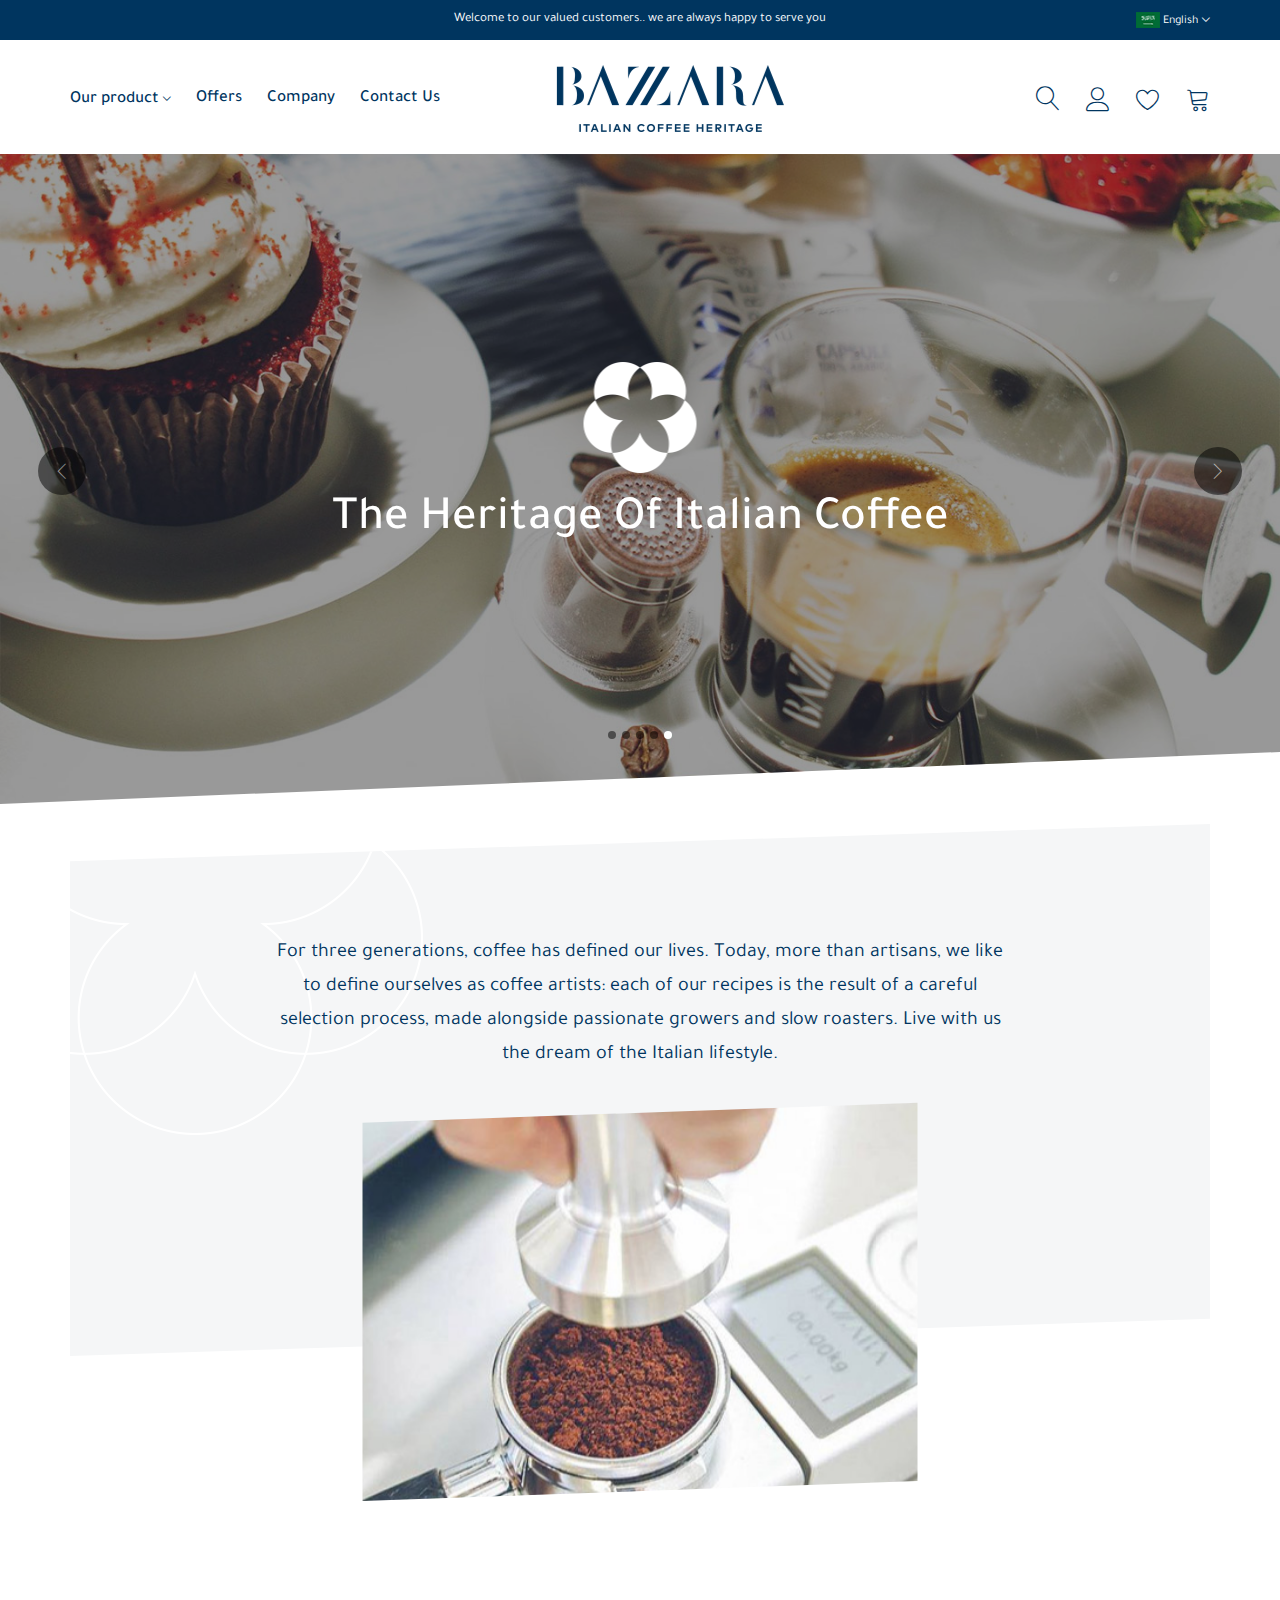
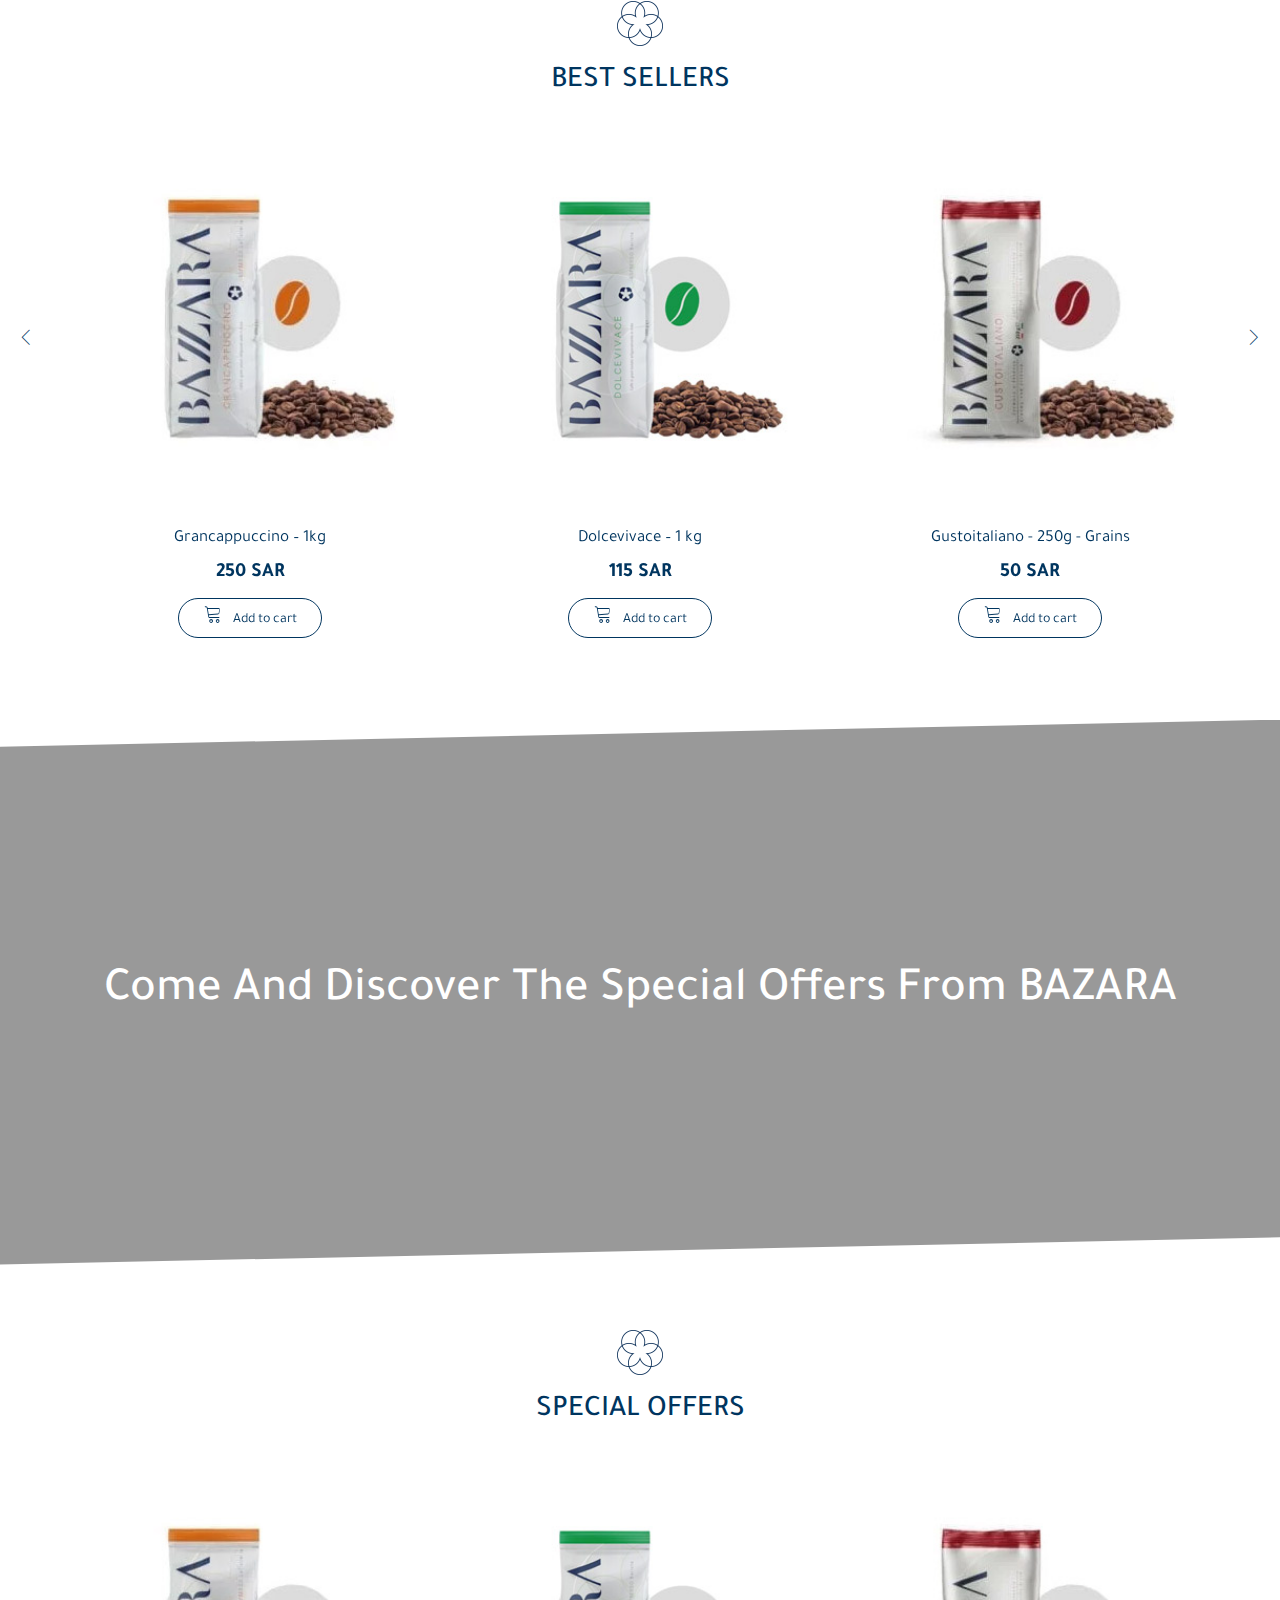
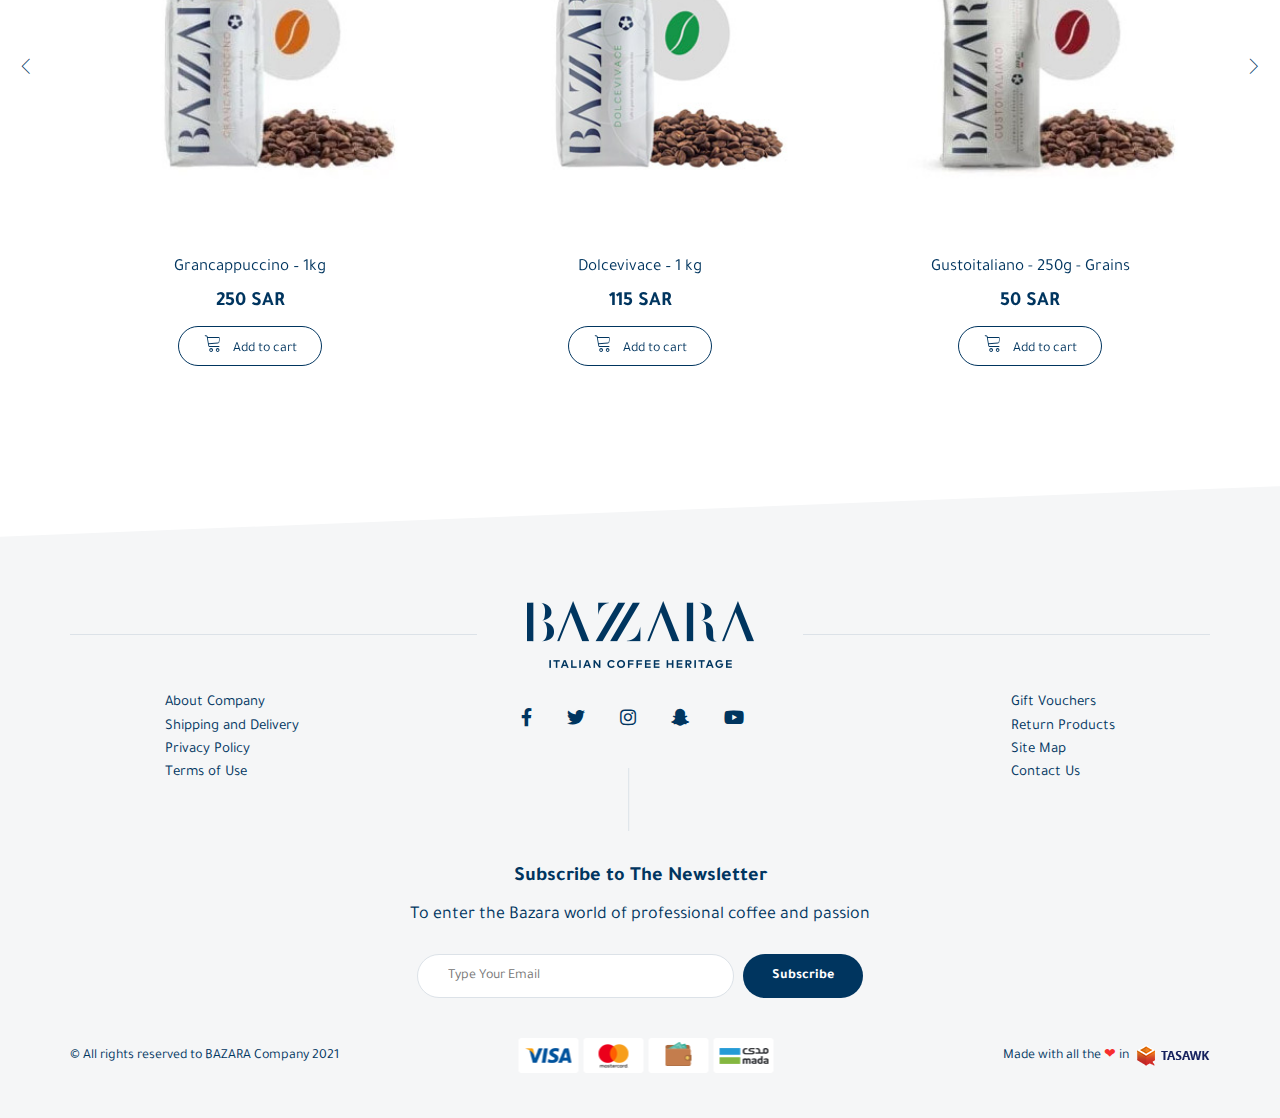
==== commit 1a961ff6: "modify html" ====
--- a/index.html
+++ b/index.html
@@ -48,7 +48,7 @@
                                 <a class="fixall close-btn">
                                     <span class="lnr lnr-cross"></span>
                                 </a>
-                                <img src="images/logo.png" alt="img-logo">
+                                <figure><img src="images/logo.png" alt="img-logo"></figure>
                                 <div class="empty-div"></div>
                             </div>
                             <div class="search-mob">
--- a/css/style.css
+++ b/css/style.css
@@ -998,7 +998,7 @@
     width: 1px;
     height: 63px;
     position: absolute;
-    top: 50%;
+    top: 70%;
     left: 48%;
     transform: translateX(-50%)
 }
@@ -1183,7 +1183,7 @@
     .nav-head {
         display: flex;
         flex-direction: column;
-        height: 170px;
+        height: 200px;
         color: #fff;
         background-color: transparent;
         width: 100%;
@@ -1199,7 +1199,7 @@
         margin-bottom: 15px;
     }
     .nav-head img{
-        width: 185px;
+        width: 183px;
         filter : brightness(0) invert(1);
         flex: 1;
     }
@@ -1494,6 +1494,9 @@
         bottom: -45%;
         left: 50%;
         transform: translateX(-50%);
+    }
+    html[dir=rtl] .second-footer::after{
+        left: 51%;
     }
     .first-footer{
         margin-bottom: 45px;
